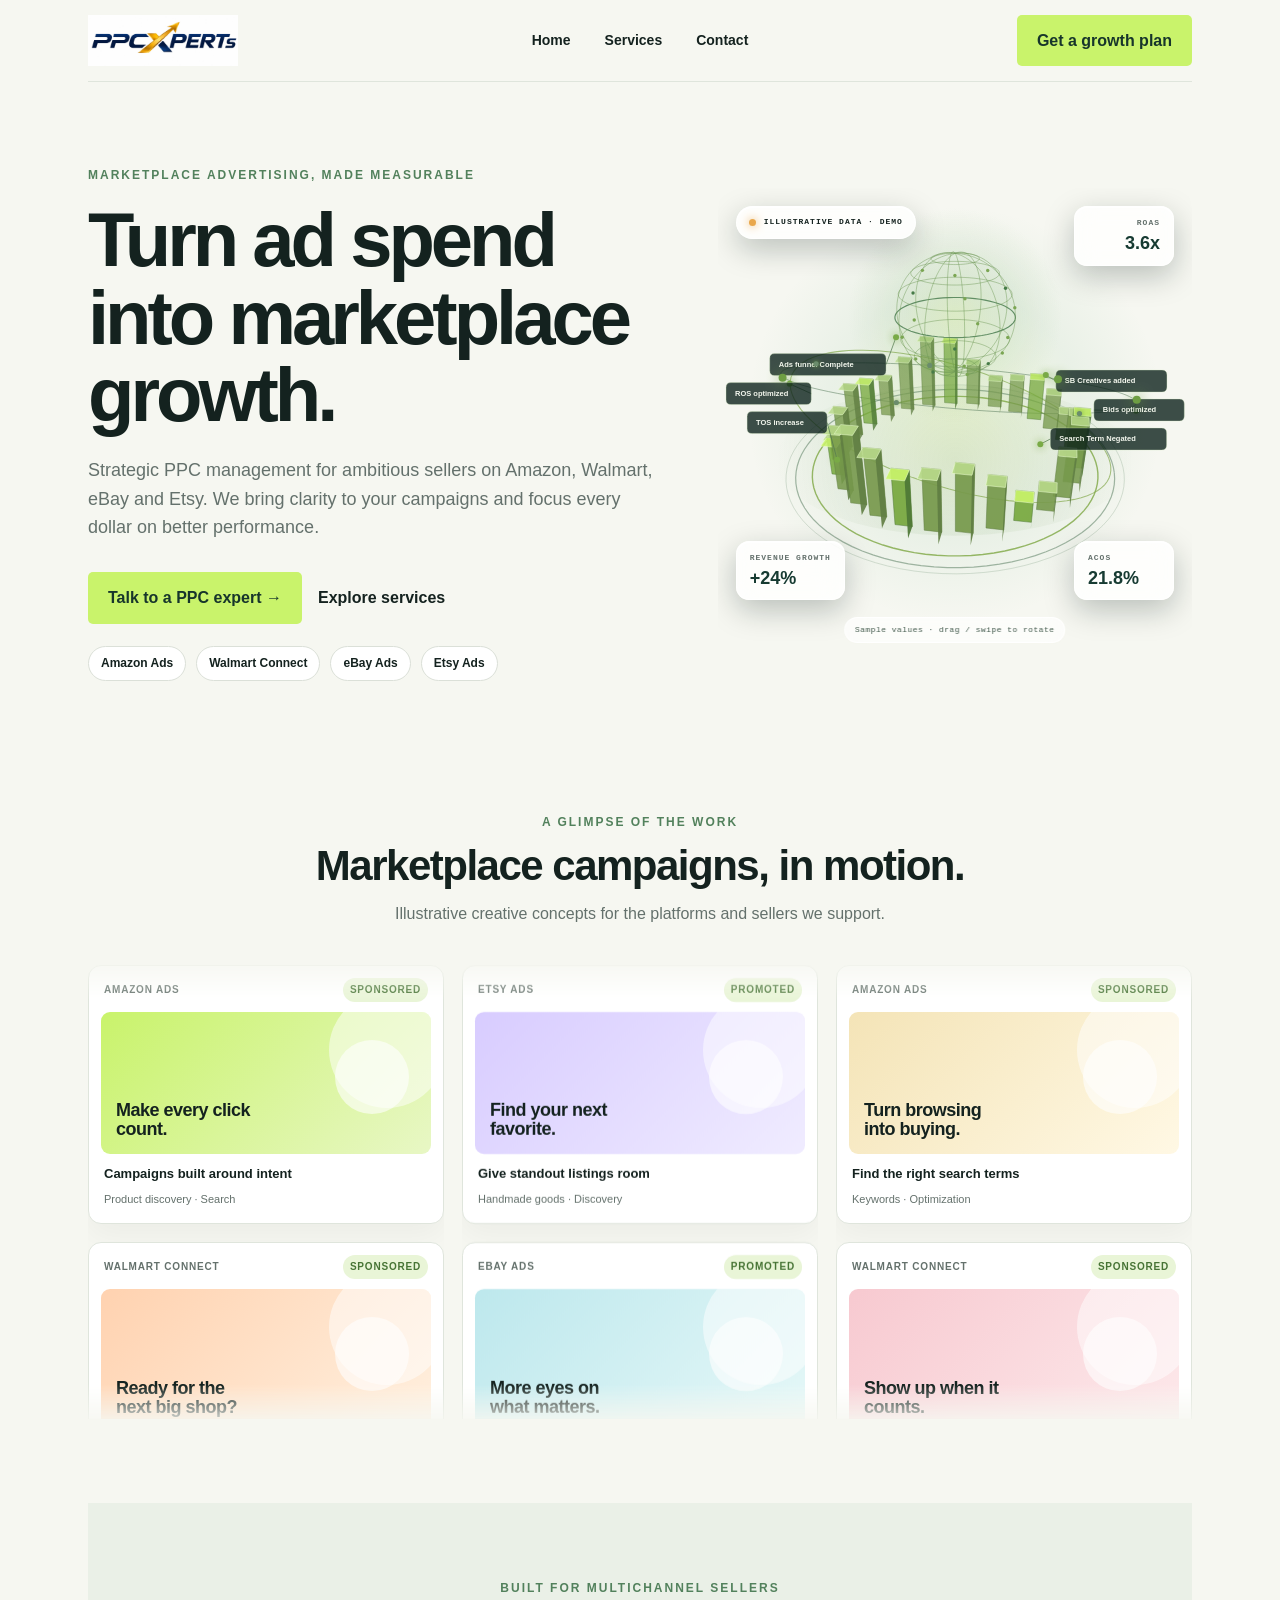
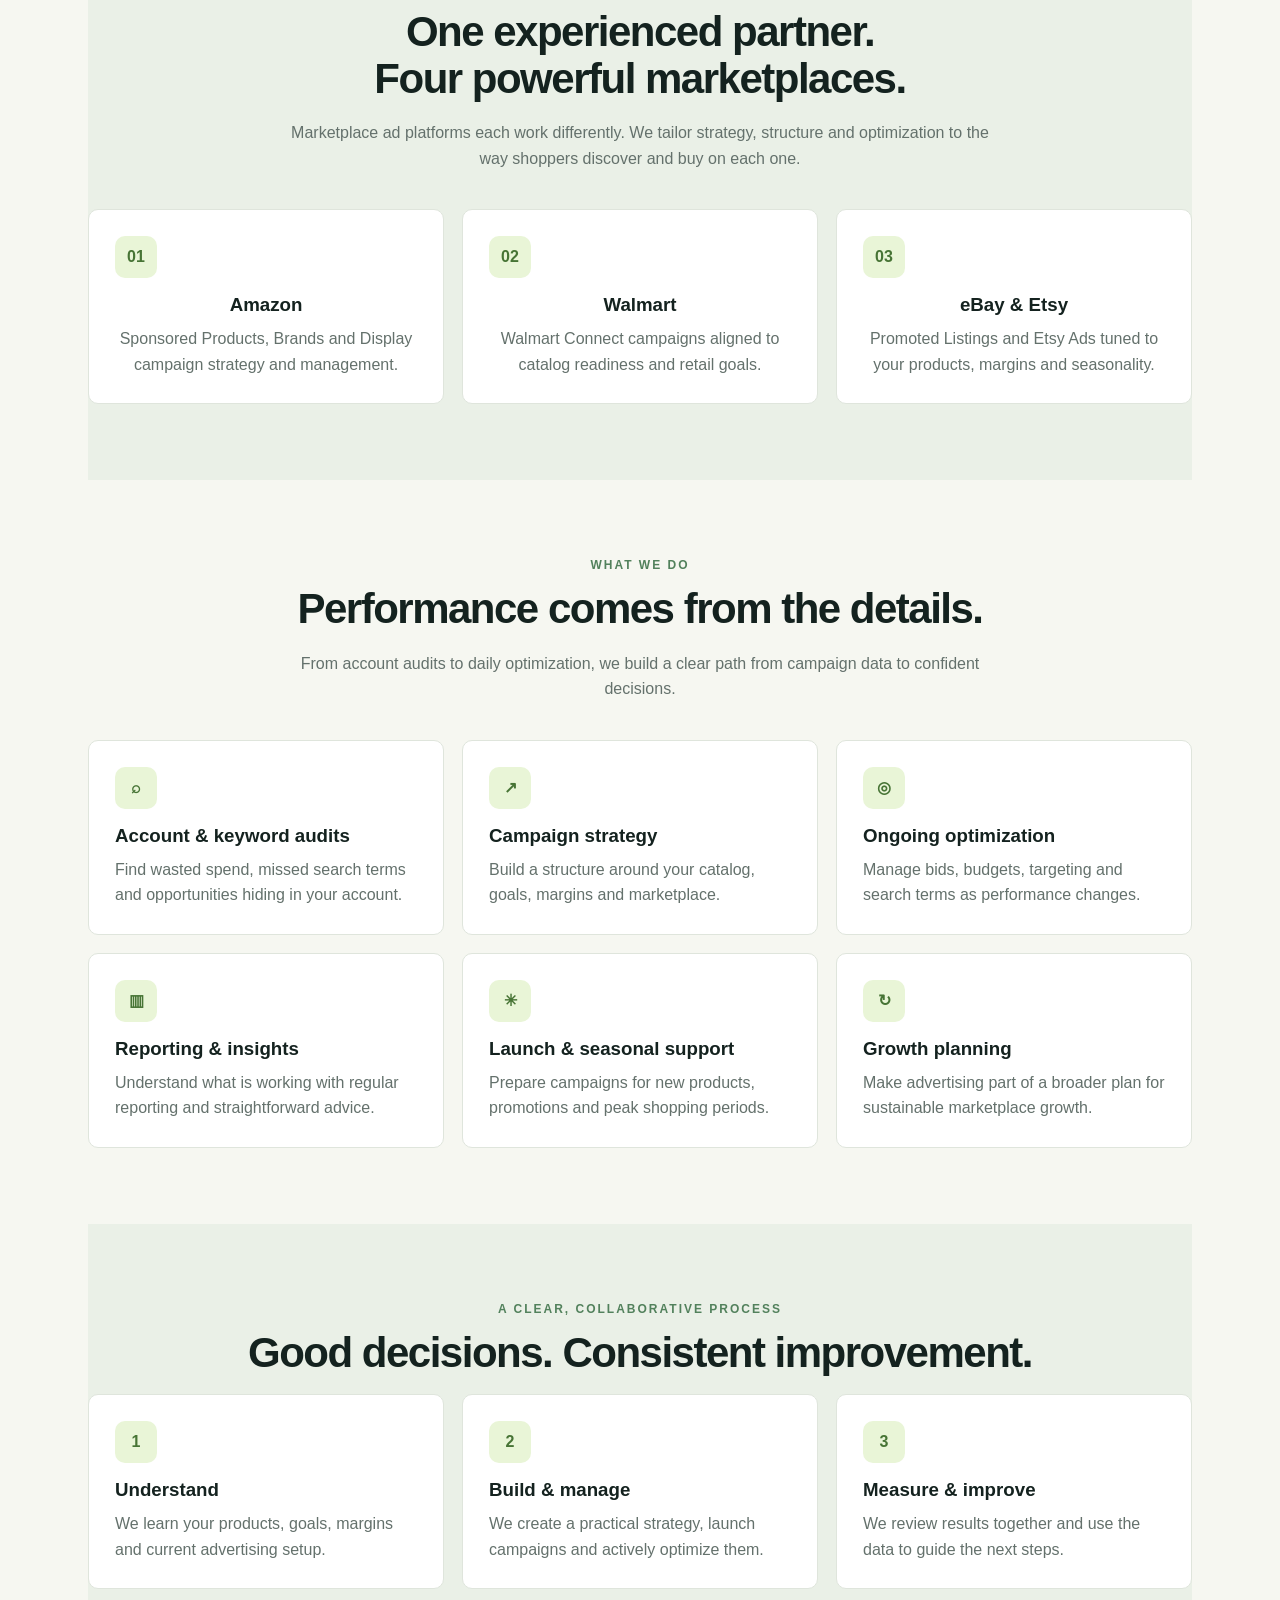
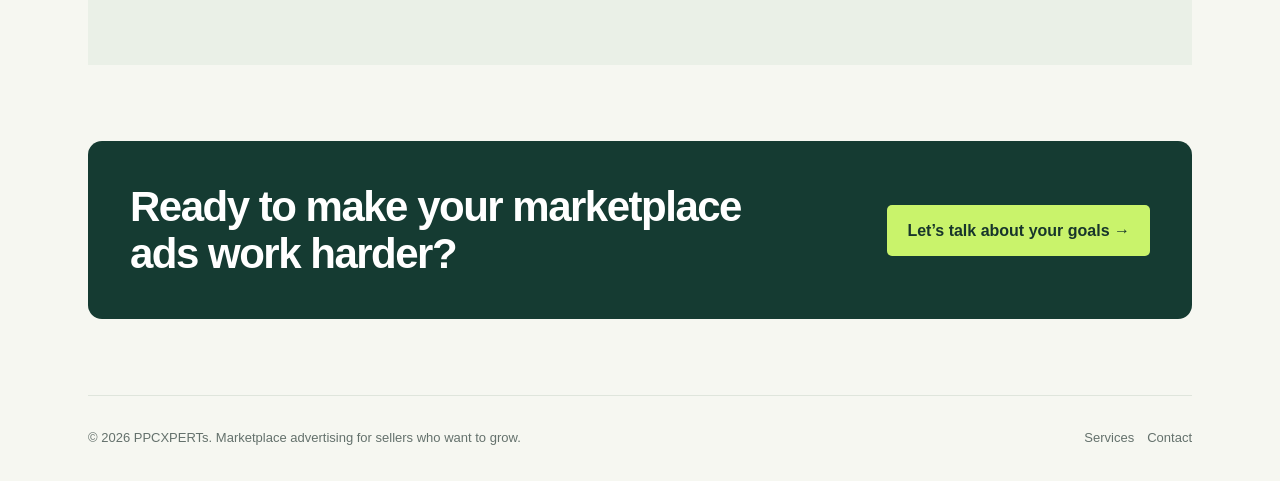
==== index.html @ be9f8df4 "Add pop-up hover to navigation links" ====
<!doctype html><html lang="en"><head><meta charset="utf-8"><meta name="viewport" content="width=device-width,initial-scale=1"><link rel="icon" href="favicon.ico" sizes="any"><link rel="shortcut icon" href="favicon.ico"><link rel="icon" type="image/png" sizes="16x16" href="favicon-16x16.png"><link rel="icon" type="image/png" sizes="32x32" href="favicon-32x32.png"><link rel="apple-touch-icon" sizes="180x180" href="apple-touch-icon.png"><link rel="manifest" href="site.webmanifest"><meta name="theme-color" content="#ffffff"><title>PPCXPERTs | Marketplace Ads That Grow</title><meta name="description" content="PPCXPERTs manages marketplace advertising for Amazon, Walmart, eBay and Etsy sellers."><style>
:root{--ink:#14221f;--muted:#64716c;--paper:#f6f7f1;--green:#c9f36b;--dark:#153b32;--line:#dfe5dc}*{box-sizing:border-box}body{margin:0;background:var(--paper);color:var(--ink);font:16px/1.6 Inter,Arial,sans-serif}a{color:inherit;text-decoration:none}.wrap{max-width:1160px;margin:auto;padding:0 28px}header{height:82px;display:grid;grid-template-columns:1fr auto 1fr;align-items:center;justify-content:space-between;border-bottom:1px solid var(--line)}.logo{grid-column:1;grid-row:1;display:block;width:150px;flex-shrink:0;line-height:0}.logo img{display:block;width:100%;height:auto;max-height:52px;object-fit:contain}nav{grid-column:2;grid-row:1;display:flex;justify-content:center;gap:34px;align-items:center;font-weight:650;font-size:14px}.btn{display:inline-block;padding:13px 20px;background:var(--green);border-radius:5px;font-weight:800;color:#17352b}.header-cta{grid-column:3;grid-row:1;justify-self:end;white-space:nowrap}.hero{padding:84px 0 76px;display:grid;grid-template-columns:1.1fr .9fr;gap:50px;align-items:center}.eyebrow{font-size:12px;letter-spacing:2px;text-transform:uppercase;font-weight:800;color:#52815c}.hero h1{font-size:clamp(46px,6vw,76px);line-height:1.02;letter-spacing:-4px;margin:16px 0 22px}.hero p{font-size:18px;color:var(--muted);max-width:570px}.hero .actions{display:flex;gap:16px;align-items:center;margin-top:30px}.textlink{font-weight:750}.visual.scene-visual{min-height:470px;border-radius:18px;padding:0;color:white;position:relative;overflow:hidden;isolation:isolate;background:transparent;cursor:grab;touch-action:pan-y;user-select:none;-webkit-user-select:none;box-shadow:none}.visual.scene-visual:active{cursor:grabbing}.scene-visual:before{content:"";position:absolute;z-index:0;width:min(90%,420px);aspect-ratio:1;border-radius:50%;left:50%;top:48%;transform:translate(-50%,-50%);background:radial-gradient(circle,rgba(201,243,107,.16) 0%,rgba(84,166,109,.08) 42%,transparent 70%);pointer-events:none}.scene-canvas{position:absolute;inset:0;z-index:1;width:100%;height:100%;display:block}.scene-badge,.scene-chip,.scene-hint{position:absolute;z-index:2;color:var(--ink);background:rgba(255,255,255,.82);border:1px solid #ffffffd9;backdrop-filter:blur(12px) saturate(150%);-webkit-backdrop-filter:blur(12px) saturate(150%);box-shadow:0 10px 30px #071b1640,inset 0 1px 0 #ffffff}.scene-badge{top:18px;left:18px;display:flex;align-items:center;gap:8px;border-radius:30px;padding:9px 12px;font-family:ui-monospace,Consolas,monospace;font-size:8px;font-weight:800;letter-spacing:1px}.scene-dot{width:7px;height:7px;border-radius:50%;background:#e9a74c;box-shadow:0 0 10px #e9a74c}.scene-chip{display:flex;flex-direction:column;gap:3px;min-width:100px;padding:10px 13px;border-radius:13px;pointer-events:none;animation:sceneChipBob 6s ease-in-out infinite}.scene-chip small{display:block;color:#64716c;font-family:ui-monospace,Consolas,monospace;font-size:8px;font-weight:700;letter-spacing:1px;text-transform:uppercase}.scene-chip strong{display:block;color:#173b32;font-size:18px;line-height:1.2;font-weight:850}.scene-stat{right:18px;top:18px;text-align:right}.scene-growth{left:18px;bottom:58px;animation-delay:-2s}.scene-acos{right:18px;bottom:58px;animation-delay:-4s}.scene-hint{left:50%;bottom:15px;transform:translateX(-50%);border-radius:30px;padding:6px 10px;font-family:ui-monospace,Consolas,monospace;font-size:8px;letter-spacing:.45px;white-space:nowrap;background:rgba(255,255,255,.7);color:#40584a;box-shadow:none}.scene-visual:focus-visible{outline:3px solid var(--green);outline-offset:4px}@keyframes sceneChipBob{50%{translate:0 -5px}}@media(max-width:760px){.visual.scene-visual{min-height:360px;border-radius:16px}.scene-badge{top:12px;left:12px;padding:8px 10px;font-size:7px}.scene-stat{right:12px;top:12px}.scene-growth{left:12px;bottom:52px}.scene-acos{right:12px;bottom:52px}.scene-hint{bottom:12px;padding:5px 8px;font-size:7px}.scene-chip{min-width:88px;padding:8px 10px}.scene-chip strong{font-size:16px}}@media(max-width:390px){.visual.scene-visual{min-height:330px}.scene-badge{max-width:48%;font-size:6.5px;letter-spacing:.6px}.scene-chip{min-width:82px}.scene-chip strong{font-size:15px}.scene-hint{font-size:6.5px}}@media(prefers-reduced-motion:reduce){.scene-chip{animation:none}}.platforms{display:flex;gap:10px;flex-wrap:wrap;margin-top:22px}.pill{padding:7px 12px;border:1px solid #dbe0d8;border-radius:30px;background:#fff;font-weight:700;font-size:12px}.section{padding:76px 0}.center{text-align:center}.center h2,.section h2{font-size:42px;line-height:1.12;letter-spacing:-1.5px;margin:10px 0 18px}.lead{color:var(--muted);max-width:700px;margin:0 auto 38px}.cards{display:grid;grid-template-columns:repeat(3,1fr);gap:18px}.card{background:#fff;border:1px solid var(--line);padding:26px;border-radius:10px}.card h3{margin:12px 0 6px}.card p{margin:0;color:var(--muted)}.icon{width:42px;height:42px;border-radius:10px;background:#e9f5d7;display:grid;place-items:center;font-weight:900;color:#477435}.proof{background:#eaf0e7}.quotes{display:grid;grid-template-columns:repeat(3,1fr);gap:18px}.quote{background:white;padding:24px;border-radius:10px}.quote p{font-size:16px}.quote b{display:block;margin-top:18px}.band{background:var(--dark);color:white;border-radius:14px;padding:42px;display:flex;justify-content:space-between;align-items:center;gap:24px}.band h2{margin:0;max-width:650px}.footer{padding:32px 0;color:var(--muted);border-top:1px solid var(--line);font-size:13px}.footrow{display:flex;justify-content:space-between;gap:20px}@media(max-width:760px){nav{gap:14px}.hero{grid-template-columns:1fr;padding:55px 0}.hero h1{letter-spacing:-2px}.cards,.quotes{grid-template-columns:1fr}.band{display:block}.band .btn{margin-top:22px}.center h2,.section h2{font-size:34px}}@media(max-width:470px){header{height:auto;padding:18px 0;grid-template-columns:1fr auto;grid-template-rows:auto auto;row-gap:12px}.logo{grid-column:1;grid-row:1}nav{grid-column:1 / -1;grid-row:2;justify-content:space-between;margin-top:0}.header-cta{grid-column:2;grid-row:1;padding:10px 13px;font-size:13px}}@media(max-width:390px){.logo{width:132px}.header-cta{padding:9px 10px;font-size:11px}}

/* Cascading campaign creative wall */
.creative-section{padding:56px 0 76px}
.creative-intro{text-align:center;max-width:680px;margin:0 auto 30px}
.creative-intro h2{margin:10px 0 12px}
.creative-intro p{color:var(--muted);margin:0}
.creative-wall{height:470px;display:grid;grid-template-columns:repeat(3,minmax(0,1fr));gap:18px;overflow:hidden;padding:8px 0;position:relative;mask-image:linear-gradient(to bottom,transparent,#000 9%,#000 91%,transparent)}
.creative-column{overflow:hidden}
.creative-track{display:flex;flex-direction:column;gap:0;will-change:transform}
.creative-column:nth-child(1) .creative-track{animation:creative-rise 30s linear infinite}
.creative-column:nth-child(2) .creative-track{animation:creative-fall 36s linear infinite}
.creative-column:nth-child(3) .creative-track{animation:creative-rise 33s linear infinite}
.creative-wall:hover .creative-track{animation-play-state:paused}
@keyframes creative-rise{to{transform:translateY(-50%)}}
@keyframes creative-fall{from{transform:translateY(-50%)}to{transform:translateY(0)}}
.creative-card{background:#fff;border:1px solid var(--line);border-radius:13px;padding:12px;margin-bottom:18px;box-shadow:0 12px 30px #14221f0b}
.creative-topline{display:flex;justify-content:space-between;align-items:center;font-size:10px;font-weight:800;letter-spacing:.08em;text-transform:uppercase;color:var(--muted);margin:0 3px 10px}
.creative-topline b{color:#477435;background:#e9f5d7;padding:4px 7px;border-radius:20px}
.ad-art{height:142px;border-radius:9px;position:relative;overflow:hidden;padding:15px;display:flex;align-items:flex-end}
.ad-art:before{content:"";position:absolute;width:116px;height:116px;border-radius:50%;right:-14px;top:-20px;background:#ffffff80}
.ad-art:after{content:"";position:absolute;width:74px;height:74px;border-radius:50%;right:22px;top:28px;background:#ffffff9c}
.ad-art strong{position:relative;z-index:1;max-width:145px;font-size:18px;line-height:1.05;letter-spacing:-.5px}
.art-green{background:linear-gradient(135deg,#c9f36b,#e8f7c5)}
.art-lilac{background:linear-gradient(135deg,#d8ccff,#f0ecff)}
.art-peach{background:linear-gradient(135deg,#ffd2b0,#fff0df)}
.art-blue{background:linear-gradient(135deg,#bde8ed,#e6f8f8)}
.art-cream{background:linear-gradient(135deg,#f4e4b7,#fff8e4)}
.art-rose{background:linear-gradient(135deg,#f7c9d0,#fde9eb)}
.creative-caption{padding:10px 3px 1px}
.creative-caption strong{display:block;font-size:13px}
.creative-caption span{font-size:11px;color:var(--muted)}
@media(max-width:760px){.creative-wall{height:390px;grid-template-columns:repeat(2,minmax(0,1fr));gap:12px}.creative-column:nth-child(3){display:none}.ad-art{height:120px}.creative-section{padding:38px 0 58px}}
@media(prefers-reduced-motion:reduce){.creative-track{animation:none!important;transform:none!important}.creative-wall{mask-image:none}}
nav a{display:inline-block;position:relative;transform-origin:center;transition:transform .24s cubic-bezier(.2,.8,.2,1),color .2s ease}nav a:hover,nav a:focus-visible{transform:scale(1.3);z-index:2}@media(prefers-reduced-motion:reduce){nav a{transition:none}}</style></head><body><div class="wrap"><header><a class="logo" href="index.html" aria-label="PPCXPERTs home"><img src="Website%20Logo.jpeg" alt="PPCXPERTs"></a><nav><a href="index.html">Home</a><a href="services.html">Services</a><a href="contact.html">Contact</a></nav><a class="btn header-cta" href="contact.html">Get a growth plan</a></header><main><section class="hero"><div><div class="eyebrow">Marketplace advertising, made measurable</div><h1>Turn ad spend into marketplace growth.</h1><p>Strategic PPC management for ambitious sellers on Amazon, Walmart, eBay and Etsy. We bring clarity to your campaigns and focus every dollar on better performance.</p><div class="actions"><a class="btn" href="contact.html">Talk to a PPC expert →</a><a class="textlink" href="services.html">Explore services</a></div><div class="platforms"><span class="pill">Amazon Ads</span><span class="pill">Walmart Connect</span><span class="pill">eBay Ads</span><span class="pill">Etsy Ads</span></div></div><div class="visual scene-visual" role="img" aria-label="Interactive 3D marketplace performance illustration with rotating bars and orbit callouts for bids optimized, search terms negated, TOS increase, ROS optimized, ads funnel complete, and SB creatives added. The performance values are illustrative. Drag or use the arrow keys to rotate." tabindex="0"><canvas class="scene-canvas" aria-hidden="true"></canvas><div class="scene-badge"><span class="scene-dot"></span>ILLUSTRATIVE DATA · DEMO</div><div class="scene-chip scene-stat"><small>ROAS</small><strong class="scene-number" data-count="3.6" data-suffix="x" data-decimals="1">3.6x</strong></div><div class="scene-chip scene-growth"><small>Revenue growth</small><strong class="scene-number" data-count="24" data-prefix="+" data-suffix="%">+24%</strong></div><div class="scene-chip scene-acos"><small>ACoS</small><strong class="scene-number" data-count="21.8" data-suffix="%" data-decimals="1">21.8%</strong></div><div class="scene-hint">Sample values · drag / swipe to rotate</div></div></section>
<section class="section creative-section">
<div class="creative-intro"><div class="eyebrow">A glimpse of the work</div><h2>Marketplace campaigns, in motion.</h2><p>Illustrative creative concepts for the platforms and sellers we support.</p></div>
<div class="creative-wall" role="img" aria-label="Illustrative marketplace ad concepts moving in cascading columns">
<div class="creative-column"><div class="creative-track">
<article class="creative-card"><div class="creative-topline"><span>Amazon Ads</span><b>Sponsored</b></div><div class="ad-art art-green"><strong>Make every click count.</strong></div><div class="creative-caption"><strong>Campaigns built around intent</strong><span>Product discovery · Search</span></div></article>
<article class="creative-card"><div class="creative-topline"><span>Walmart Connect</span><b>Sponsored</b></div><div class="ad-art art-peach"><strong>Ready for the next big shop?</strong></div><div class="creative-caption"><strong>Reach shoppers at the shelf</strong><span>Retail media · Growth</span></div></article>
<article class="creative-card"><div class="creative-topline"><span>Amazon Ads</span><b>Sponsored</b></div><div class="ad-art art-green"><strong>Make every click count.</strong></div><div class="creative-caption"><strong>Campaigns built around intent</strong><span>Product discovery · Search</span></div></article>
<article class="creative-card"><div class="creative-topline"><span>Walmart Connect</span><b>Sponsored</b></div><div class="ad-art art-peach"><strong>Ready for the next big shop?</strong></div><div class="creative-caption"><strong>Reach shoppers at the shelf</strong><span>Retail media · Growth</span></div></article>
</div></div>
<div class="creative-column"><div class="creative-track">
<article class="creative-card"><div class="creative-topline"><span>Etsy Ads</span><b>Promoted</b></div><div class="ad-art art-lilac"><strong>Find your next favorite.</strong></div><div class="creative-caption"><strong>Give standout listings room</strong><span>Handmade goods · Discovery</span></div></article>
<article class="creative-card"><div class="creative-topline"><span>eBay Ads</span><b>Promoted</b></div><div class="ad-art art-blue"><strong>More eyes on what matters.</strong></div><div class="creative-caption"><strong>Visibility with a purpose</strong><span>Promoted listings · Reach</span></div></article>
<article class="creative-card"><div class="creative-topline"><span>Etsy Ads</span><b>Promoted</b></div><div class="ad-art art-lilac"><strong>Find your next favorite.</strong></div><div class="creative-caption"><strong>Give standout listings room</strong><span>Handmade goods · Discovery</span></div></article>
<article class="creative-card"><div class="creative-topline"><span>eBay Ads</span><b>Promoted</b></div><div class="ad-art art-blue"><strong>More eyes on what matters.</strong></div><div class="creative-caption"><strong>Visibility with a purpose</strong><span>Promoted listings · Reach</span></div></article>
</div></div>
<div class="creative-column"><div class="creative-track">
<article class="creative-card"><div class="creative-topline"><span>Amazon Ads</span><b>Sponsored</b></div><div class="ad-art art-cream"><strong>Turn browsing into buying.</strong></div><div class="creative-caption"><strong>Find the right search terms</strong><span>Keywords · Optimization</span></div></article>
<article class="creative-card"><div class="creative-topline"><span>Walmart Connect</span><b>Sponsored</b></div><div class="ad-art art-rose"><strong>Show up when it counts.</strong></div><div class="creative-caption"><strong>Smarter seasonal planning</strong><span>Retail moments · Strategy</span></div></article>
<article class="creative-card"><div class="creative-topline"><span>Amazon Ads</span><b>Sponsored</b></div><div class="ad-art art-cream"><strong>Turn browsing into buying.</strong></div><div class="creative-caption"><strong>Find the right search terms</strong><span>Keywords · Optimization</span></div></article>
<article class="creative-card"><div class="creative-topline"><span>Walmart Connect</span><b>Sponsored</b></div><div class="ad-art art-rose"><strong>Show up when it counts.</strong></div><div class="creative-caption"><strong>Smarter seasonal planning</strong><span>Retail moments · Strategy</span></div></article>
</div></div>
</div>
</section><section class="section center proof"><div class="eyebrow">Built for multichannel sellers</div><h2>One experienced partner.<br>Four powerful marketplaces.</h2><p class="lead">Marketplace ad platforms each work differently. We tailor strategy, structure and optimization to the way shoppers discover and buy on each one.</p><div class="cards"><article class="card"><div class="icon">01</div><h3>Amazon</h3><p>Sponsored Products, Brands and Display campaign strategy and management.</p></article><article class="card"><div class="icon">02</div><h3>Walmart</h3><p>Walmart Connect campaigns aligned to catalog readiness and retail goals.</p></article><article class="card"><div class="icon">03</div><h3>eBay & Etsy</h3><p>Promoted Listings and Etsy Ads tuned to your products, margins and seasonality.</p></article></div></section><section class="section"><div class="center"><div class="eyebrow">What we do</div><h2>Performance comes from the details.</h2><p class="lead">From account audits to daily optimization, we build a clear path from campaign data to confident decisions.</p></div><div class="cards"><article class="card"><div class="icon">⌕</div><h3>Account & keyword audits</h3><p>Find wasted spend, missed search terms and opportunities hiding in your account.</p></article><article class="card"><div class="icon">↗</div><h3>Campaign strategy</h3><p>Build a structure around your catalog, goals, margins and marketplace.</p></article><article class="card"><div class="icon">◎</div><h3>Ongoing optimization</h3><p>Manage bids, budgets, targeting and search terms as performance changes.</p></article><article class="card"><div class="icon">▥</div><h3>Reporting & insights</h3><p>Understand what is working with regular reporting and straightforward advice.</p></article><article class="card"><div class="icon">✳</div><h3>Launch & seasonal support</h3><p>Prepare campaigns for new products, promotions and peak shopping periods.</p></article><article class="card"><div class="icon">↻</div><h3>Growth planning</h3><p>Make advertising part of a broader plan for sustainable marketplace growth.</p></article></div></section><section class="section proof"><div class="center"><div class="eyebrow">A clear, collaborative process</div><h2>Good decisions. Consistent improvement.</h2></div><div class="cards"><article class="card"><div class="icon">1</div><h3>Understand</h3><p>We learn your products, goals, margins and current advertising setup.</p></article><article class="card"><div class="icon">2</div><h3>Build & manage</h3><p>We create a practical strategy, launch campaigns and actively optimize them.</p></article><article class="card"><div class="icon">3</div><h3>Measure & improve</h3><p>We review results together and use the data to guide the next steps.</p></article></div></section><section class="section"><div class="band"><h2>Ready to make your marketplace ads work harder?</h2><a class="btn" href="contact.html">Let’s talk about your goals →</a></div></section></main><footer class="footer"><div class="footrow"><span>© 2026 PPCXPERTs. Marketplace advertising for sellers who want to grow.</span><span><a href="services.html">Services</a>　<a href="contact.html">Contact</a></span></div></footer></div><script>
(function(){
  var scene=document.querySelector(".scene-visual");
  var canvas=document.querySelector(".scene-canvas");
  if(!scene||!canvas)return;
  var ctx=canvas.getContext("2d",{alpha:true});
  if(!ctx)return;
  var w=0,h=0,dpr=1,rotation=-0.35,tilt=0.58,dragging=false,lastX=0,lastY=0,raf=0,visible=true,resizeObserver;
  var reduced=window.matchMedia("(prefers-reduced-motion: reduce)").matches;
  var camera=8.5;
  function animateNumbers(){
    var nums=scene.querySelectorAll("[data-count]");
    nums.forEach(function(el){
      var target=parseFloat(el.getAttribute("data-count"))||0;
      var dec=parseInt(el.getAttribute("data-decimals")||"0",10);
      var pre=el.getAttribute("data-prefix")||"",suf=el.getAttribute("data-suffix")||"";
      function paint(value){el.textContent=pre+(dec?value.toFixed(dec):String(Math.round(value)))+suf;}
      if(reduced){paint(target);return;}
      var start=null,duration=1100;
      function tick(now){
        if(start===null)start=now;
        var p=Math.min((now-start)/duration,1),ease=1-Math.pow(1-p,3);
        paint(target*ease);
        if(p<1)requestAnimationFrame(tick);else paint(target);
      }
      requestAnimationFrame(tick);
    });
  }
  function resize(){
    var box=scene.getBoundingClientRect();
    w=Math.max(1,box.width);h=Math.max(1,box.height);
    dpr=Math.min(window.devicePixelRatio||1,1.6);
    canvas.width=Math.round(w*dpr);canvas.height=Math.round(h*dpr);
    ctx.setTransform(dpr,0,0,dpr,0,0);
    schedule();
  }
  function project(x,y,z){
    var c=Math.cos(rotation),s=Math.sin(rotation);
    var rx=x*c+z*s,rz=-x*s+z*c;
    var ct=Math.cos(tilt),st=Math.sin(tilt);
    var py=y*ct-rz*st,pz=y*st+rz*ct;
    var perspective=camera/(camera-pz);
    var unit=Math.min(w,h)*(w<520?0.14:0.158);
    return {x:w*0.5+rx*unit*perspective,y:h*0.58-py*unit*perspective,z:pz};
  }
  function path3(points,color,width,alpha){
    if(!points.length)return;
    ctx.beginPath();
    for(var i=0;i<points.length;i++){
      var p=project(points[i][0],points[i][1],points[i][2]);
      if(i===0)ctx.moveTo(p.x,p.y);else ctx.lineTo(p.x,p.y);
    }
    ctx.strokeStyle=color;ctx.lineWidth=width;ctx.globalAlpha=alpha;ctx.stroke();ctx.globalAlpha=1;
  }
  function ellipse3(radius,y,color,lineWidth,alpha,phase){
    var pts=[];
    for(var i=0;i<=96;i++){
      var a=i/96*Math.PI*2+(phase||0);
      pts.push([Math.cos(a)*radius,y,Math.sin(a)*radius]);
    }
    path3(pts,color,lineWidth,alpha);
  }
  function polygon(points,fill,stroke,alpha){
    ctx.beginPath();
    for(var i=0;i<points.length;i++){
      var p=points[i];
      if(i===0)ctx.moveTo(p.x,p.y);else ctx.lineTo(p.x,p.y);
    }
    ctx.closePath();ctx.globalAlpha=alpha;ctx.fillStyle=fill;ctx.fill();
    if(stroke){ctx.strokeStyle=stroke;ctx.lineWidth=.55;ctx.stroke();}
    ctx.globalAlpha=1;
  }
  function drawBox(x,z,height,index,depthAlpha){
    var sx=.115,sz=.115;
    var raw=[[-sx,0,-sz],[sx,0,-sz],[sx,0,sz],[-sx,0,sz],[-sx,height,-sz],[sx,height,-sz],[sx,height,sz],[-sx,height,sz]];
    var p=raw.map(function(v){return project(x+v[0],v[1],z+v[2]);});
    var green=index%4===0;
    var front=green?"#c9f36b":"#b7d889";
    var side=green?"#77a83e":"#77994c";
    var dark=green?"#4e7836":"#607e43";
    var alpha=Math.max(.55,Math.min(.98,depthAlpha));
    polygon([p[0],p[1],p[5],p[4]],side,dark,alpha);
    polygon([p[1],p[2],p[6],p[5]],dark,null,alpha);
    polygon([p[4],p[5],p[6],p[7]],front,"#edffd2",alpha);
  }
  function drawOrb(){
    var center=project(0,2.25,0),r=Math.min(w,h)*.12;
    var glow=ctx.createRadialGradient(center.x,center.y,2,center.x,center.y,r*1.9);
    glow.addColorStop(0,"#a7d15a38");glow.addColorStop(.55,"#6ca85c1a");glow.addColorStop(1,"#6ca85c00");
    ctx.fillStyle=glow;ctx.beginPath();ctx.arc(center.x,center.y,r*1.9,0,Math.PI*2);ctx.fill();
    var sphereR=.78;
    for(var lat=-3;lat<=3;lat++){
      var phi=lat*Math.PI/8,rr=sphereR*Math.cos(phi),yy=2.25+sphereR*Math.sin(phi),pts=[];
      for(var j=0;j<=64;j++){
        var a=j/64*Math.PI*2;
        pts.push([rr*Math.cos(a),yy,rr*Math.sin(a)]);
      }
      path3(pts,lat===0?"#477b4d":"#6f9a57",lat===0?1.15:.8,lat===0?.82:.58);
    }
    for(var mer=0;mer<10;mer++){
      var theta=mer/10*Math.PI*2,mp=[];
      for(var k=0;k<=40;k++){
        var q=-Math.PI/2+k/40*Math.PI;
        mp.push([sphereR*Math.cos(q)*Math.cos(theta),2.25+sphereR*Math.sin(q),sphereR*Math.cos(q)*Math.sin(theta)]);
      }
      path3(mp,"#6a9651",.75,.58);
    }
    for(var n=0;n<18;n++){
      var lat2=-.95+(n%6)*.38,lon=(Math.floor(n/6)*Math.PI/3)+(n%3)*.18;
      var node=project(sphereR*Math.cos(lat2)*Math.cos(lon),2.25+sphereR*Math.sin(lat2),sphereR*Math.cos(lat2)*Math.sin(lon));
      ctx.beginPath();ctx.arc(node.x,node.y,1.7,0,Math.PI*2);ctx.fillStyle=n%4===0?"#467b48":"#7ba653";ctx.fill();
    }
  }
  function drawCallout(node,label,bx,by,side){
    var fontSize=w<430?6.5:7.5,boxW=Math.max(74,label.length*fontSize*.69+18),boxH=w<430?19:22;
    bx=Math.max(8,Math.min(w-boxW-8,bx));by=Math.max(66,Math.min(h-boxH-110,by));
    var edgeX=side>0?bx:bx+boxW,edgeY=by+boxH/2;
    ctx.beginPath();ctx.moveTo(node.x,node.y);ctx.lineTo(edgeX,edgeY);
    ctx.strokeStyle="#52794fbb";ctx.lineWidth=1;ctx.stroke();
    ctx.beginPath();ctx.arc(node.x,node.y,3,0,Math.PI*2);ctx.fillStyle="#79aa46";
    ctx.shadowColor="#79aa46";ctx.shadowBlur=8;ctx.fill();ctx.shadowBlur=0;
    ctx.beginPath();ctx.moveTo(bx+5,by);ctx.lineTo(bx+boxW-5,by);ctx.quadraticCurveTo(bx+boxW,by,bx+boxW,by+5);
    ctx.lineTo(bx+boxW,by+boxH-5);ctx.quadraticCurveTo(bx+boxW,by+boxH,bx+boxW-5,by+boxH);
    ctx.lineTo(bx+5,by+boxH);ctx.quadraticCurveTo(bx,by+boxH,bx,by+boxH-5);
    ctx.lineTo(bx,by+5);ctx.quadraticCurveTo(bx,by,bx+5,by);ctx.closePath();
    ctx.fillStyle="rgba(8,30,24,.78)";ctx.fill();ctx.strokeStyle="#d9f0c477";ctx.lineWidth=.7;ctx.stroke();
    ctx.font="700 "+fontSize+"px Arial,sans-serif";ctx.textBaseline="middle";ctx.fillStyle="#f5f8ef";
    ctx.fillText(label,bx+9,by+boxH/2,boxW-18);
  }
  var orbitLabels=["Bids optimized","Search Term Negated","TOS increase","ROS optimized","Ads funnel Complete","SB Creatives added"];
  function drawOrbitCallouts(){
    var left=[],right=[];
    for(var i=0;i<orbitLabels.length;i++){
      var angle=i/orbitLabels.length*Math.PI*2;
      var x=2.48*Math.cos(angle),z=1.72*Math.sin(angle),y=1.08+.28*Math.sin(angle*2);
      var node=project(x,y,z),side=node.x<w/2?-1:1;
      (side<0?left:right).push({node:node,label:orbitLabels[i],side:side});
    }
    function place(items,side){
      items.sort(function(a,b){return a.node.y-b.node.y;});
      var boxH=w<430?19:22,gap=w<430?5:7,total=items.length*boxH+Math.max(0,items.length-1)*gap;
      var mean=0;items.forEach(function(item){mean+=item.node.y;});mean=items.length?mean/items.length:h/2;
      var top=Math.max(66,Math.min(h-boxH-110-total,mean-total/2));
      items.forEach(function(item,index){
        var fontSize=w<430?6.5:7.5,boxW=Math.max(74,item.label.length*fontSize*.69+18);
        var bx=side>0?item.node.x+10:item.node.x-boxW-10;
        var by=top+index*(boxH+gap);
        drawCallout(item.node,item.label,bx,by,side);
      });
    }
    place(left,-1);place(right,1);
  }
  function draw(){
    if(!w||!h)return;
    ctx.clearRect(0,0,w,h);
    var base=project(0,0,0);
    var platform=ctx.createRadialGradient(base.x,base.y,2,base.x,base.y,Math.min(w,h)*.38);
    platform.addColorStop(0,"#709b5226");platform.addColorStop(1,"#709b5200");
    ctx.fillStyle=platform;ctx.beginPath();ctx.ellipse(base.x,base.y,Math.min(w,h)*.38,Math.min(w,h)*.16,0,0,Math.PI*2);ctx.fill();
    ellipse3(2.35,.05,"#62866a",1.2,.58,0);
    ellipse3(2.12,.02,"#80a947",1.4,.82,0);
    ellipse3(2.48,.08,"#789779",.65,.42,.02);
    var orbit=[];
    for(var oi=0;oi<=100;oi++){
      var oa=oi/100*Math.PI*2;
      orbit.push([2.45*Math.cos(oa),1.28+.45*Math.sin(oa+rotation*.7),1.55*Math.sin(oa)]);
    }
    path3(orbit,"#66866a",.9,.66);
    var orbit2=[];
    for(var o2=0;o2<=100;o2++){
      var ob=o2/100*Math.PI*2;
      orbit2.push([2.28*Math.cos(ob+1.4),.78+.62*Math.sin(ob),1.85*Math.sin(ob+1.4)]);
    }
    path3(orbit2,"#83a94d",1.05,.7);
    var bars=[];
    for(var b=0;b<28;b++){
      var a=b/28*Math.PI*2;
      var height=.42+.42*(.5+.5*Math.sin(b*1.37))+ .48*(.5+.5*Math.cos(b*.61+1));
      var bx=1.78*Math.cos(a),bz=1.78*Math.sin(a);
      bars.push({x:bx,z:bz,height:height,index:b,depth:project(bx,0,bz).z});
    }
    bars.sort(function(a,b){return a.depth-b.depth;});
    for(var bi=0;bi<bars.length;bi++){
      var item=bars[bi],alpha=.68+.3*((item.depth+2.2)/4.4);
      drawBox(item.x,item.z,item.height,item.index,alpha);
    }
    drawOrb();
    drawOrbitCallouts();
    for(var m=0;m<7;m++){
      var ang=m/7*Math.PI*2+rotation*.33;
      var pos=project(2.48*Math.cos(ang),1.28+.45*Math.sin(ang+rotation*.7),1.55*Math.sin(ang));
      ctx.beginPath();ctx.arc(pos.x,pos.y,m%3===0?4:2.6,0,Math.PI*2);
      ctx.fillStyle=m%3===0?"#6e9e43":"#6b8c6c";ctx.shadowColor="#6e9e43";ctx.shadowBlur=m%3===0?13:5;ctx.fill();ctx.shadowBlur=0;
    }
  }
  function frame(){
    raf=0;
    if(!visible||document.hidden)return;
    if(!dragging&&!reduced)rotation+=.003;
    draw();
    if(!reduced)raf=requestAnimationFrame(frame);
  }
  function schedule(){if(!raf&&visible&&!document.hidden)raf=requestAnimationFrame(frame);}
  var observer;
  if("IntersectionObserver" in window){
    observer=new IntersectionObserver(function(entries){
      visible=entries[0].isIntersecting;
      if(visible)schedule();else if(raf){cancelAnimationFrame(raf);raf=0;}
    },{threshold:.05});
    observer.observe(scene);
  }
  if("ResizeObserver" in window){resizeObserver=new ResizeObserver(resize);resizeObserver.observe(scene);}else window.addEventListener("resize",resize);
  document.addEventListener("visibilitychange",function(){if(document.hidden&&raf){cancelAnimationFrame(raf);raf=0;}else schedule();});
  scene.addEventListener("pointerdown",function(e){
    dragging=true;lastX=e.clientX;lastY=e.clientY;
    if(scene.setPointerCapture)scene.setPointerCapture(e.pointerId);
    scene.classList.add("is-dragging");
  });
  scene.addEventListener("pointermove",function(e){
    if(!dragging)return;
    rotation+=(e.clientX-lastX)*.009;
    tilt=Math.max(.32,Math.min(.88,tilt+(e.clientY-lastY)*.003));
    lastX=e.clientX;lastY=e.clientY;schedule();
  });
  function endDrag(){dragging=false;scene.classList.remove("is-dragging");}
  scene.addEventListener("pointerup",endDrag);
  scene.addEventListener("pointercancel",endDrag);
  scene.addEventListener("keydown",function(e){
    if(e.key==="ArrowLeft"){rotation-=.15;e.preventDefault();schedule();}
    else if(e.key==="ArrowRight"){rotation+=.15;e.preventDefault();schedule();}
    else if(e.key==="ArrowUp"){tilt=Math.max(.32,tilt-.06);e.preventDefault();schedule();}
    else if(e.key==="ArrowDown"){tilt=Math.min(.88,tilt+.06);e.preventDefault();schedule();}
  });
  resize();
  if("IntersectionObserver" in window){
    var numberObserver=new IntersectionObserver(function(entries){
      if(entries[0].isIntersecting){animateNumbers();numberObserver.disconnect();}
    },{threshold:.25});
    numberObserver.observe(scene);
  }else animateNumbers();
})();
</script></body></html>
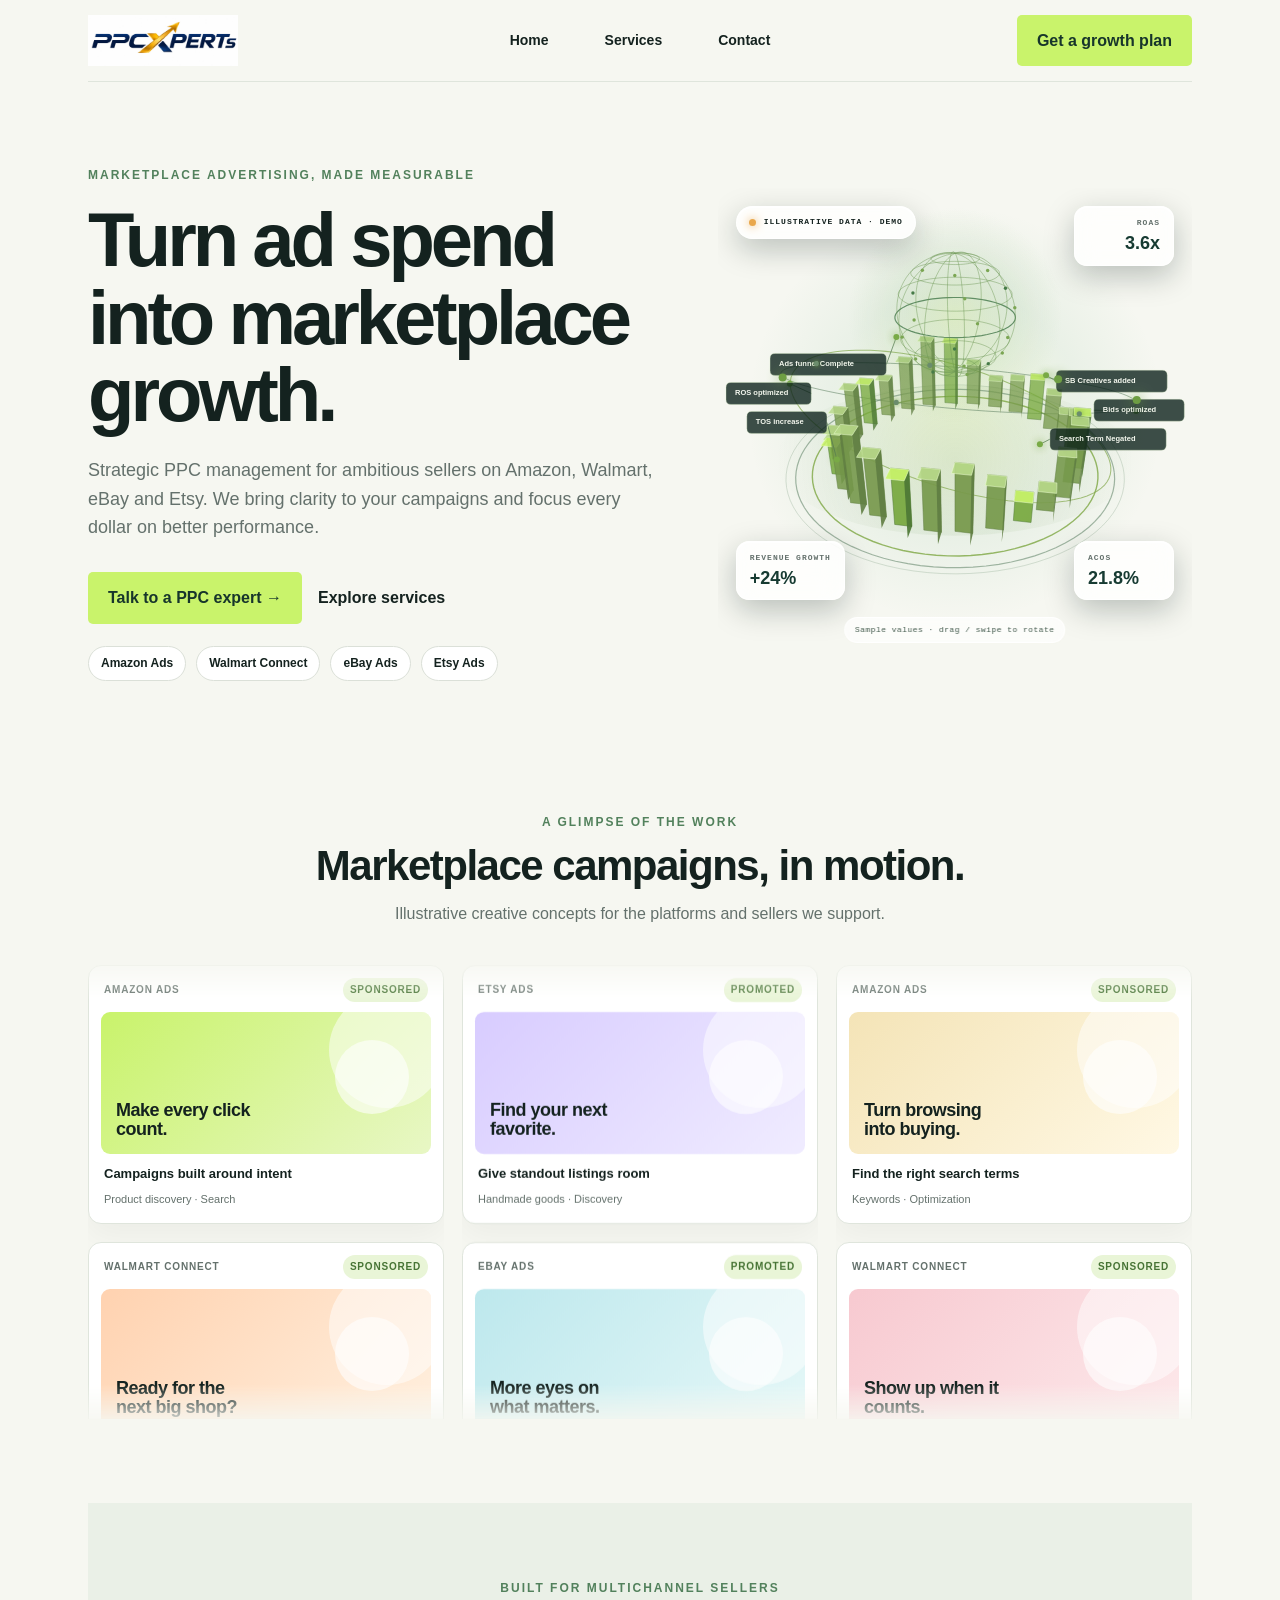
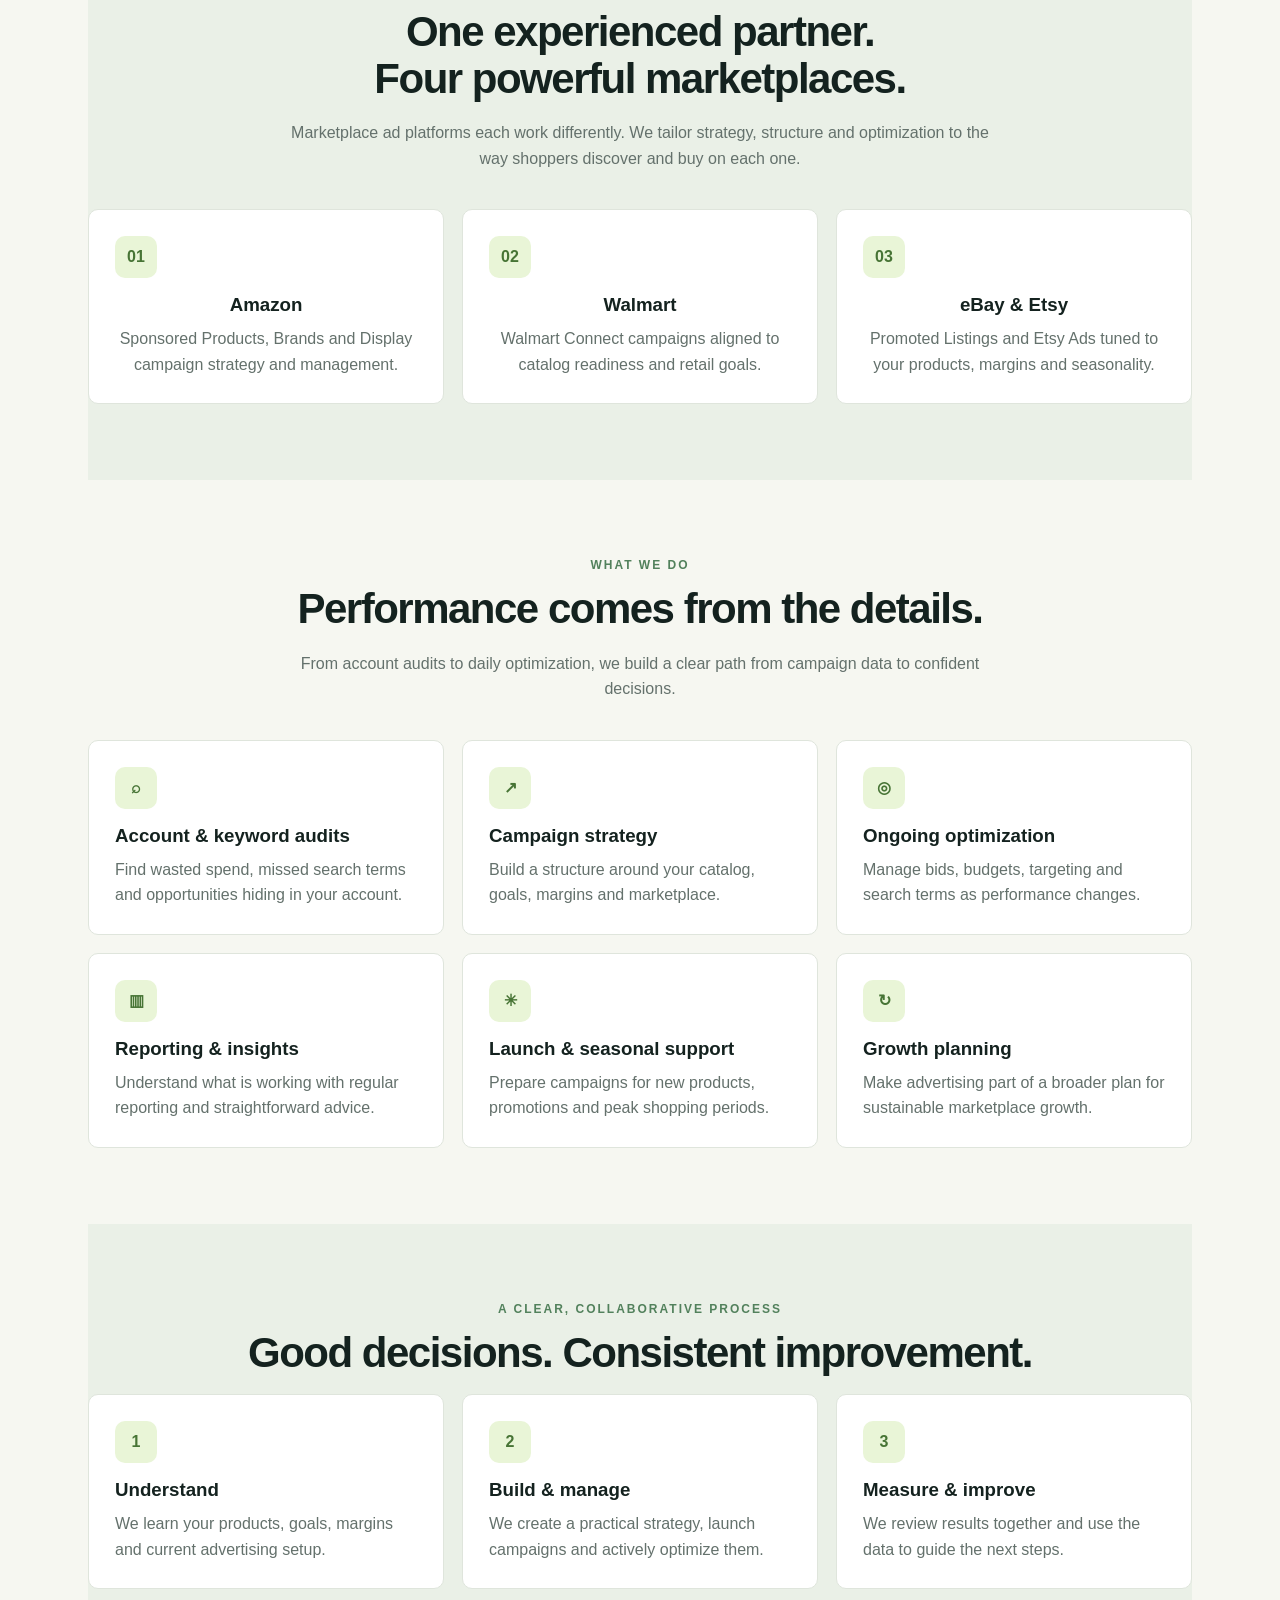
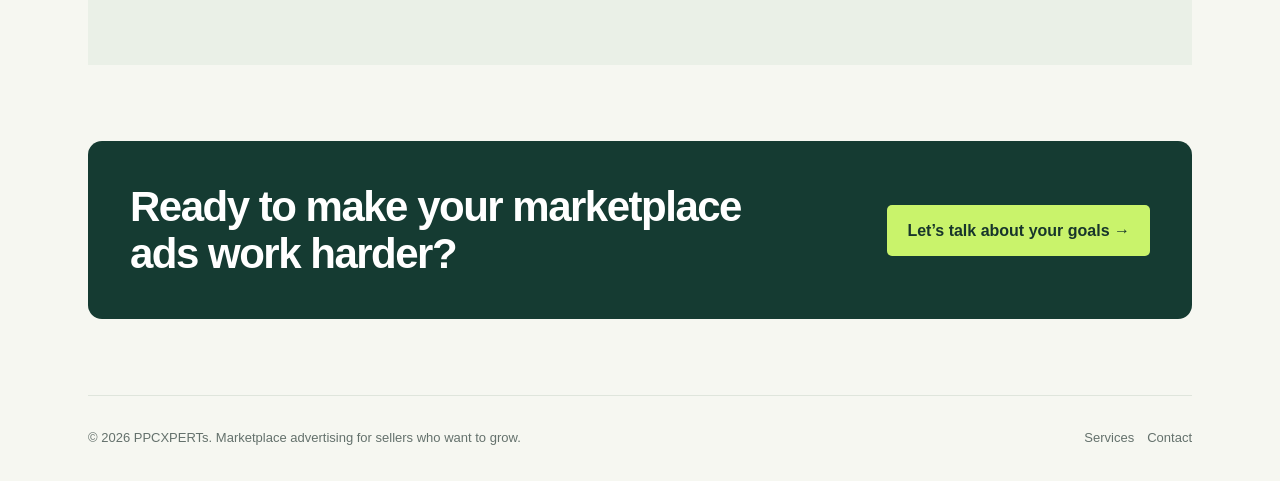
==== commit 669da329: "Add glowing edges to navigation links" ====
--- a/index.html
+++ b/index.html
@@ -33,7 +33,7 @@
 .creative-caption span{font-size:11px;color:var(--muted)}
 @media(max-width:760px){.creative-wall{height:390px;grid-template-columns:repeat(2,minmax(0,1fr));gap:12px}.creative-column:nth-child(3){display:none}.ad-art{height:120px}.creative-section{padding:38px 0 58px}}
 @media(prefers-reduced-motion:reduce){.creative-track{animation:none!important;transform:none!important}.creative-wall{mask-image:none}}
-nav a{display:inline-block;position:relative;transform-origin:center;transition:transform .24s cubic-bezier(.2,.8,.2,1),color .2s ease}nav a:hover,nav a:focus-visible{transform:scale(1.3);z-index:2}@media(prefers-reduced-motion:reduce){nav a{transition:none}}</style></head><body><div class="wrap"><header><a class="logo" href="index.html" aria-label="PPCXPERTs home"><img src="Website%20Logo.jpeg" alt="PPCXPERTs"></a><nav><a href="index.html">Home</a><a href="services.html">Services</a><a href="contact.html">Contact</a></nav><a class="btn header-cta" href="contact.html">Get a growth plan</a></header><main><section class="hero"><div><div class="eyebrow">Marketplace advertising, made measurable</div><h1>Turn ad spend into marketplace growth.</h1><p>Strategic PPC management for ambitious sellers on Amazon, Walmart, eBay and Etsy. We bring clarity to your campaigns and focus every dollar on better performance.</p><div class="actions"><a class="btn" href="contact.html">Talk to a PPC expert →</a><a class="textlink" href="services.html">Explore services</a></div><div class="platforms"><span class="pill">Amazon Ads</span><span class="pill">Walmart Connect</span><span class="pill">eBay Ads</span><span class="pill">Etsy Ads</span></div></div><div class="visual scene-visual" role="img" aria-label="Interactive 3D marketplace performance illustration with rotating bars and orbit callouts for bids optimized, search terms negated, TOS increase, ROS optimized, ads funnel complete, and SB creatives added. The performance values are illustrative. Drag or use the arrow keys to rotate." tabindex="0"><canvas class="scene-canvas" aria-hidden="true"></canvas><div class="scene-badge"><span class="scene-dot"></span>ILLUSTRATIVE DATA · DEMO</div><div class="scene-chip scene-stat"><small>ROAS</small><strong class="scene-number" data-count="3.6" data-suffix="x" data-decimals="1">3.6x</strong></div><div class="scene-chip scene-growth"><small>Revenue growth</small><strong class="scene-number" data-count="24" data-prefix="+" data-suffix="%">+24%</strong></div><div class="scene-chip scene-acos"><small>ACoS</small><strong class="scene-number" data-count="21.8" data-suffix="%" data-decimals="1">21.8%</strong></div><div class="scene-hint">Sample values · drag / swipe to rotate</div></div></section>
+nav a{display:inline-block;position:relative;transform-origin:center;transition:transform .24s cubic-bezier(.2,.8,.2,1),color .2s ease}nav a:hover,nav a:focus-visible{transform:scale(1.3);z-index:2}@media(prefers-reduced-motion:reduce){nav a{transition:none}}nav a{padding:8px 10px;border:1px solid transparent;border-radius:999px;transition:transform .24s cubic-bezier(.2,.8,.2,1),color .2s ease,border-color .2s ease,box-shadow .2s ease,background-color .2s ease}nav a:hover,nav a:focus-visible{border-color:rgba(123,181,77,.75);background:rgba(201,243,107,.14);box-shadow:0 0 8px rgba(125,188,81,.45),0 0 18px rgba(125,188,81,.28),inset 0 0 7px rgba(201,243,107,.2)}@media(prefers-reduced-motion:reduce){nav a{transition:none}}</style></head><body><div class="wrap"><header><a class="logo" href="index.html" aria-label="PPCXPERTs home"><img src="Website%20Logo.jpeg" alt="PPCXPERTs"></a><nav><a href="index.html">Home</a><a href="services.html">Services</a><a href="contact.html">Contact</a></nav><a class="btn header-cta" href="contact.html">Get a growth plan</a></header><main><section class="hero"><div><div class="eyebrow">Marketplace advertising, made measurable</div><h1>Turn ad spend into marketplace growth.</h1><p>Strategic PPC management for ambitious sellers on Amazon, Walmart, eBay and Etsy. We bring clarity to your campaigns and focus every dollar on better performance.</p><div class="actions"><a class="btn" href="contact.html">Talk to a PPC expert →</a><a class="textlink" href="services.html">Explore services</a></div><div class="platforms"><span class="pill">Amazon Ads</span><span class="pill">Walmart Connect</span><span class="pill">eBay Ads</span><span class="pill">Etsy Ads</span></div></div><div class="visual scene-visual" role="img" aria-label="Interactive 3D marketplace performance illustration with rotating bars and orbit callouts for bids optimized, search terms negated, TOS increase, ROS optimized, ads funnel complete, and SB creatives added. The performance values are illustrative. Drag or use the arrow keys to rotate." tabindex="0"><canvas class="scene-canvas" aria-hidden="true"></canvas><div class="scene-badge"><span class="scene-dot"></span>ILLUSTRATIVE DATA · DEMO</div><div class="scene-chip scene-stat"><small>ROAS</small><strong class="scene-number" data-count="3.6" data-suffix="x" data-decimals="1">3.6x</strong></div><div class="scene-chip scene-growth"><small>Revenue growth</small><strong class="scene-number" data-count="24" data-prefix="+" data-suffix="%">+24%</strong></div><div class="scene-chip scene-acos"><small>ACoS</small><strong class="scene-number" data-count="21.8" data-suffix="%" data-decimals="1">21.8%</strong></div><div class="scene-hint">Sample values · drag / swipe to rotate</div></div></section>
 <section class="section creative-section">
 <div class="creative-intro"><div class="eyebrow">A glimpse of the work</div><h2>Marketplace campaigns, in motion.</h2><p>Illustrative creative concepts for the platforms and sellers we support.</p></div>
 <div class="creative-wall" role="img" aria-label="Illustrative marketplace ad concepts moving in cascading columns">
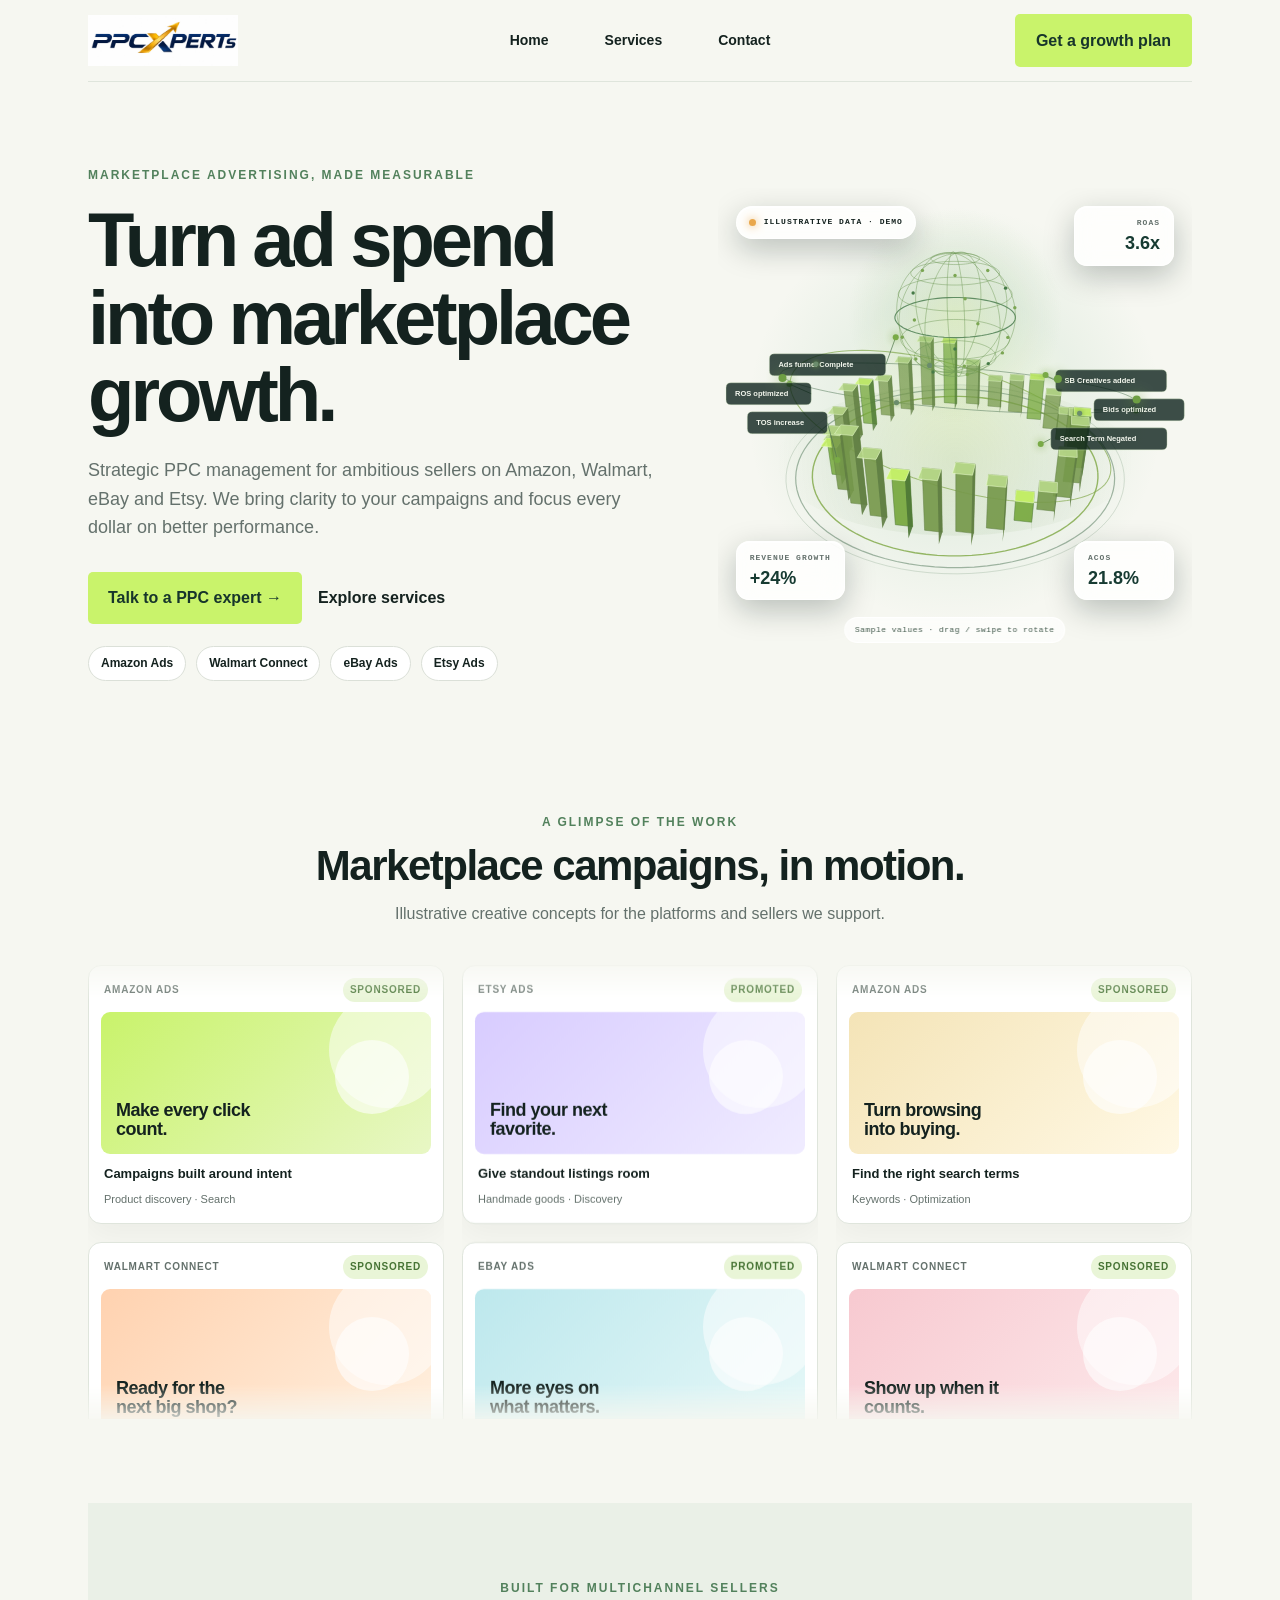
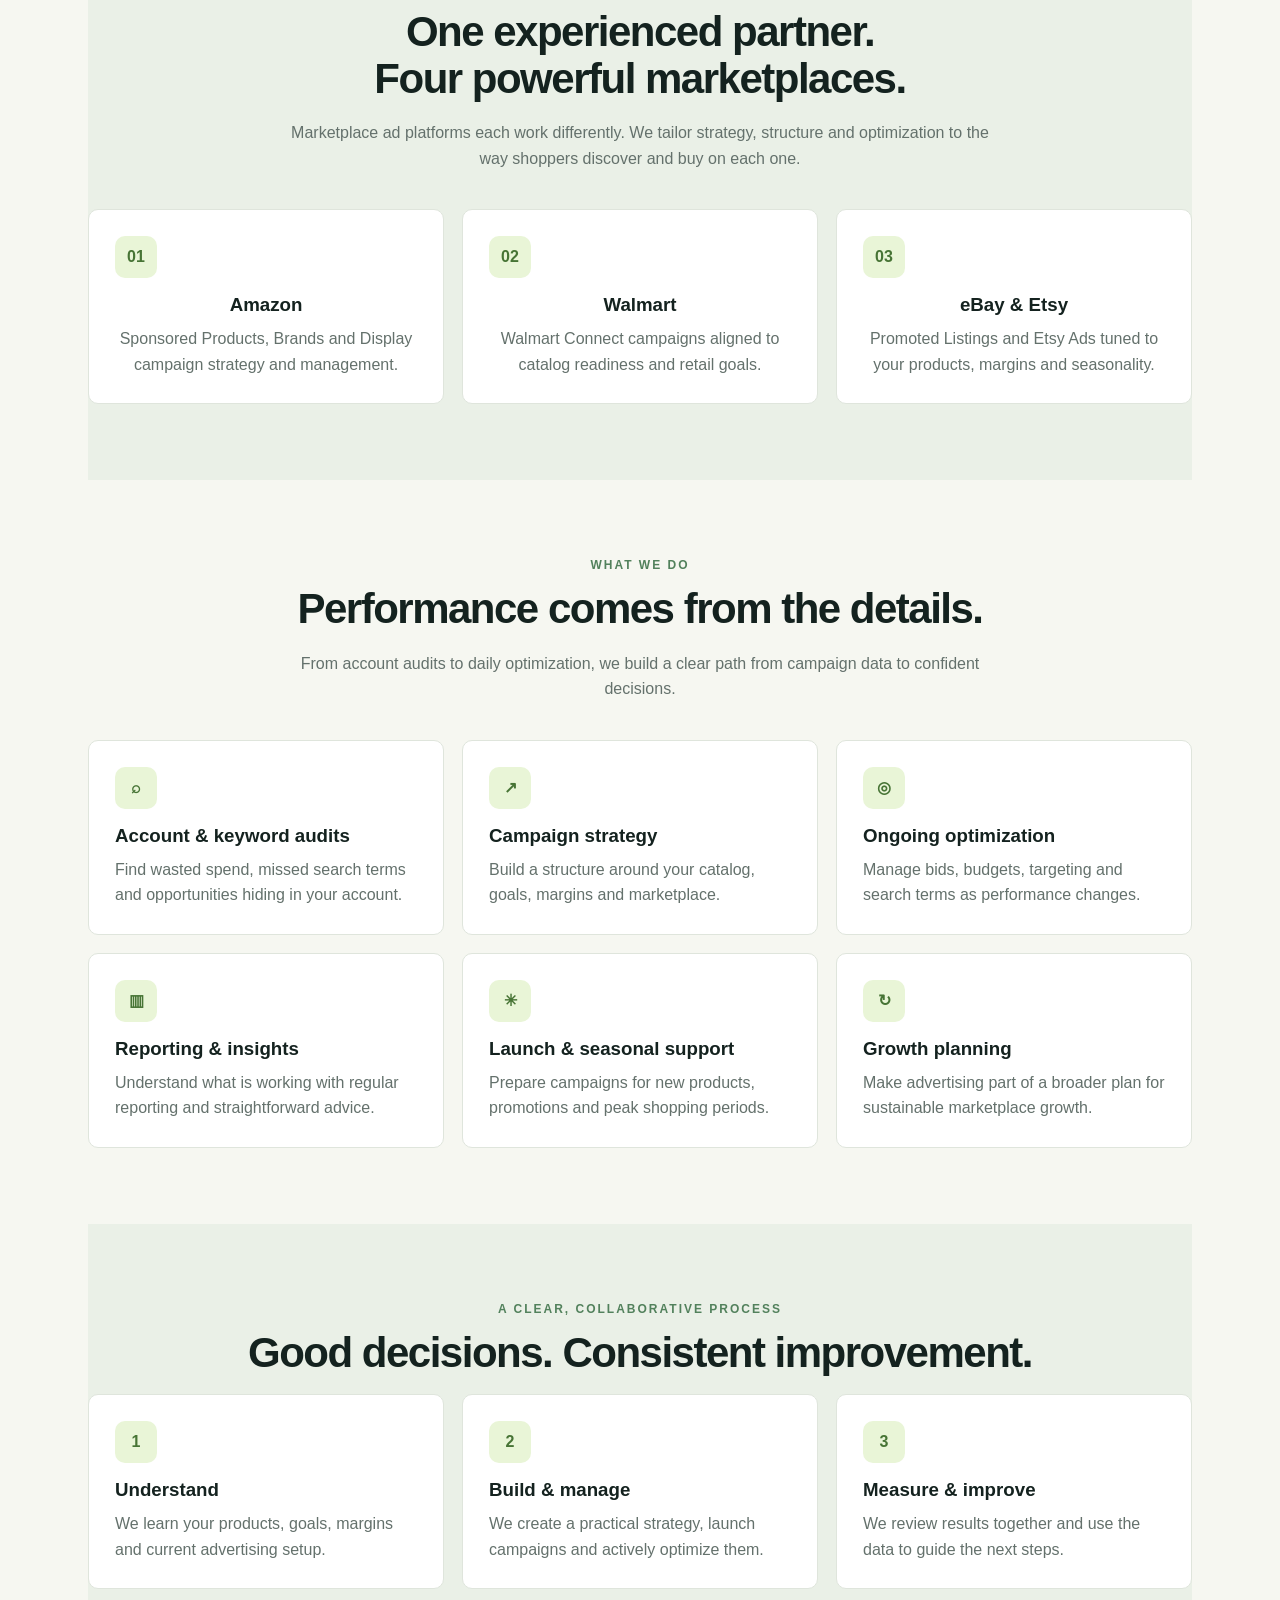
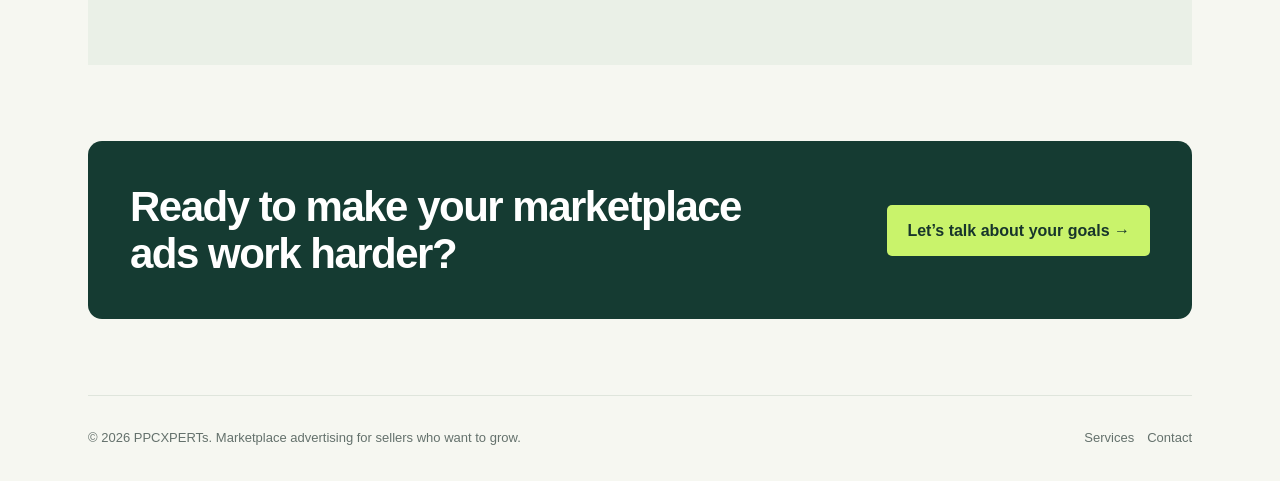
==== commit 08ec3f03: "Add glow to growth plan button" ====
--- a/index.html
+++ b/index.html
@@ -33,7 +33,7 @@
 .creative-caption span{font-size:11px;color:var(--muted)}
 @media(max-width:760px){.creative-wall{height:390px;grid-template-columns:repeat(2,minmax(0,1fr));gap:12px}.creative-column:nth-child(3){display:none}.ad-art{height:120px}.creative-section{padding:38px 0 58px}}
 @media(prefers-reduced-motion:reduce){.creative-track{animation:none!important;transform:none!important}.creative-wall{mask-image:none}}
-nav a{display:inline-block;position:relative;transform-origin:center;transition:transform .24s cubic-bezier(.2,.8,.2,1),color .2s ease}nav a:hover,nav a:focus-visible{transform:scale(1.3);z-index:2}@media(prefers-reduced-motion:reduce){nav a{transition:none}}nav a{padding:8px 10px;border:1px solid transparent;border-radius:999px;transition:transform .24s cubic-bezier(.2,.8,.2,1),color .2s ease,border-color .2s ease,box-shadow .2s ease,background-color .2s ease}nav a:hover,nav a:focus-visible{border-color:rgba(123,181,77,.75);background:rgba(201,243,107,.14);box-shadow:0 0 8px rgba(125,188,81,.45),0 0 18px rgba(125,188,81,.28),inset 0 0 7px rgba(201,243,107,.2)}@media(prefers-reduced-motion:reduce){nav a{transition:none}}</style></head><body><div class="wrap"><header><a class="logo" href="index.html" aria-label="PPCXPERTs home"><img src="Website%20Logo.jpeg" alt="PPCXPERTs"></a><nav><a href="index.html">Home</a><a href="services.html">Services</a><a href="contact.html">Contact</a></nav><a class="btn header-cta" href="contact.html">Get a growth plan</a></header><main><section class="hero"><div><div class="eyebrow">Marketplace advertising, made measurable</div><h1>Turn ad spend into marketplace growth.</h1><p>Strategic PPC management for ambitious sellers on Amazon, Walmart, eBay and Etsy. We bring clarity to your campaigns and focus every dollar on better performance.</p><div class="actions"><a class="btn" href="contact.html">Talk to a PPC expert →</a><a class="textlink" href="services.html">Explore services</a></div><div class="platforms"><span class="pill">Amazon Ads</span><span class="pill">Walmart Connect</span><span class="pill">eBay Ads</span><span class="pill">Etsy Ads</span></div></div><div class="visual scene-visual" role="img" aria-label="Interactive 3D marketplace performance illustration with rotating bars and orbit callouts for bids optimized, search terms negated, TOS increase, ROS optimized, ads funnel complete, and SB creatives added. The performance values are illustrative. Drag or use the arrow keys to rotate." tabindex="0"><canvas class="scene-canvas" aria-hidden="true"></canvas><div class="scene-badge"><span class="scene-dot"></span>ILLUSTRATIVE DATA · DEMO</div><div class="scene-chip scene-stat"><small>ROAS</small><strong class="scene-number" data-count="3.6" data-suffix="x" data-decimals="1">3.6x</strong></div><div class="scene-chip scene-growth"><small>Revenue growth</small><strong class="scene-number" data-count="24" data-prefix="+" data-suffix="%">+24%</strong></div><div class="scene-chip scene-acos"><small>ACoS</small><strong class="scene-number" data-count="21.8" data-suffix="%" data-decimals="1">21.8%</strong></div><div class="scene-hint">Sample values · drag / swipe to rotate</div></div></section>
+nav a{display:inline-block;position:relative;transform-origin:center;transition:transform .24s cubic-bezier(.2,.8,.2,1),color .2s ease}nav a:hover,nav a:focus-visible{transform:scale(1.3);z-index:2}@media(prefers-reduced-motion:reduce){nav a{transition:none}}nav a{padding:8px 10px;border:1px solid transparent;border-radius:999px;transition:transform .24s cubic-bezier(.2,.8,.2,1),color .2s ease,border-color .2s ease,box-shadow .2s ease,background-color .2s ease}nav a:hover,nav a:focus-visible{border-color:rgba(123,181,77,.75);background:rgba(201,243,107,.14);box-shadow:0 0 8px rgba(125,188,81,.45),0 0 18px rgba(125,188,81,.28),inset 0 0 7px rgba(201,243,107,.2)}@media(prefers-reduced-motion:reduce){nav a{transition:none}}.header-cta{transition:transform .24s cubic-bezier(.2,.8,.2,1),box-shadow .22s ease,border-color .22s ease; border:1px solid transparent}.header-cta:hover,.header-cta:focus-visible{transform:scale(1.06);border-color:rgba(98,150,57,.65);box-shadow:0 0 8px rgba(125,188,81,.5),0 0 20px rgba(125,188,81,.32),inset 0 0 7px rgba(255,255,255,.42)}@media(prefers-reduced-motion:reduce){.header-cta{transition:none}}</style></head><body><div class="wrap"><header><a class="logo" href="index.html" aria-label="PPCXPERTs home"><img src="Website%20Logo.jpeg" alt="PPCXPERTs"></a><nav><a href="index.html">Home</a><a href="services.html">Services</a><a href="contact.html">Contact</a></nav><a class="btn header-cta" href="contact.html">Get a growth plan</a></header><main><section class="hero"><div><div class="eyebrow">Marketplace advertising, made measurable</div><h1>Turn ad spend into marketplace growth.</h1><p>Strategic PPC management for ambitious sellers on Amazon, Walmart, eBay and Etsy. We bring clarity to your campaigns and focus every dollar on better performance.</p><div class="actions"><a class="btn" href="contact.html">Talk to a PPC expert →</a><a class="textlink" href="services.html">Explore services</a></div><div class="platforms"><span class="pill">Amazon Ads</span><span class="pill">Walmart Connect</span><span class="pill">eBay Ads</span><span class="pill">Etsy Ads</span></div></div><div class="visual scene-visual" role="img" aria-label="Interactive 3D marketplace performance illustration with rotating bars and orbit callouts for bids optimized, search terms negated, TOS increase, ROS optimized, ads funnel complete, and SB creatives added. The performance values are illustrative. Drag or use the arrow keys to rotate." tabindex="0"><canvas class="scene-canvas" aria-hidden="true"></canvas><div class="scene-badge"><span class="scene-dot"></span>ILLUSTRATIVE DATA · DEMO</div><div class="scene-chip scene-stat"><small>ROAS</small><strong class="scene-number" data-count="3.6" data-suffix="x" data-decimals="1">3.6x</strong></div><div class="scene-chip scene-growth"><small>Revenue growth</small><strong class="scene-number" data-count="24" data-prefix="+" data-suffix="%">+24%</strong></div><div class="scene-chip scene-acos"><small>ACoS</small><strong class="scene-number" data-count="21.8" data-suffix="%" data-decimals="1">21.8%</strong></div><div class="scene-hint">Sample values · drag / swipe to rotate</div></div></section>
 <section class="section creative-section">
 <div class="creative-intro"><div class="eyebrow">A glimpse of the work</div><h2>Marketplace campaigns, in motion.</h2><p>Illustrative creative concepts for the platforms and sellers we support.</p></div>
 <div class="creative-wall" role="img" aria-label="Illustrative marketplace ad concepts moving in cascading columns">
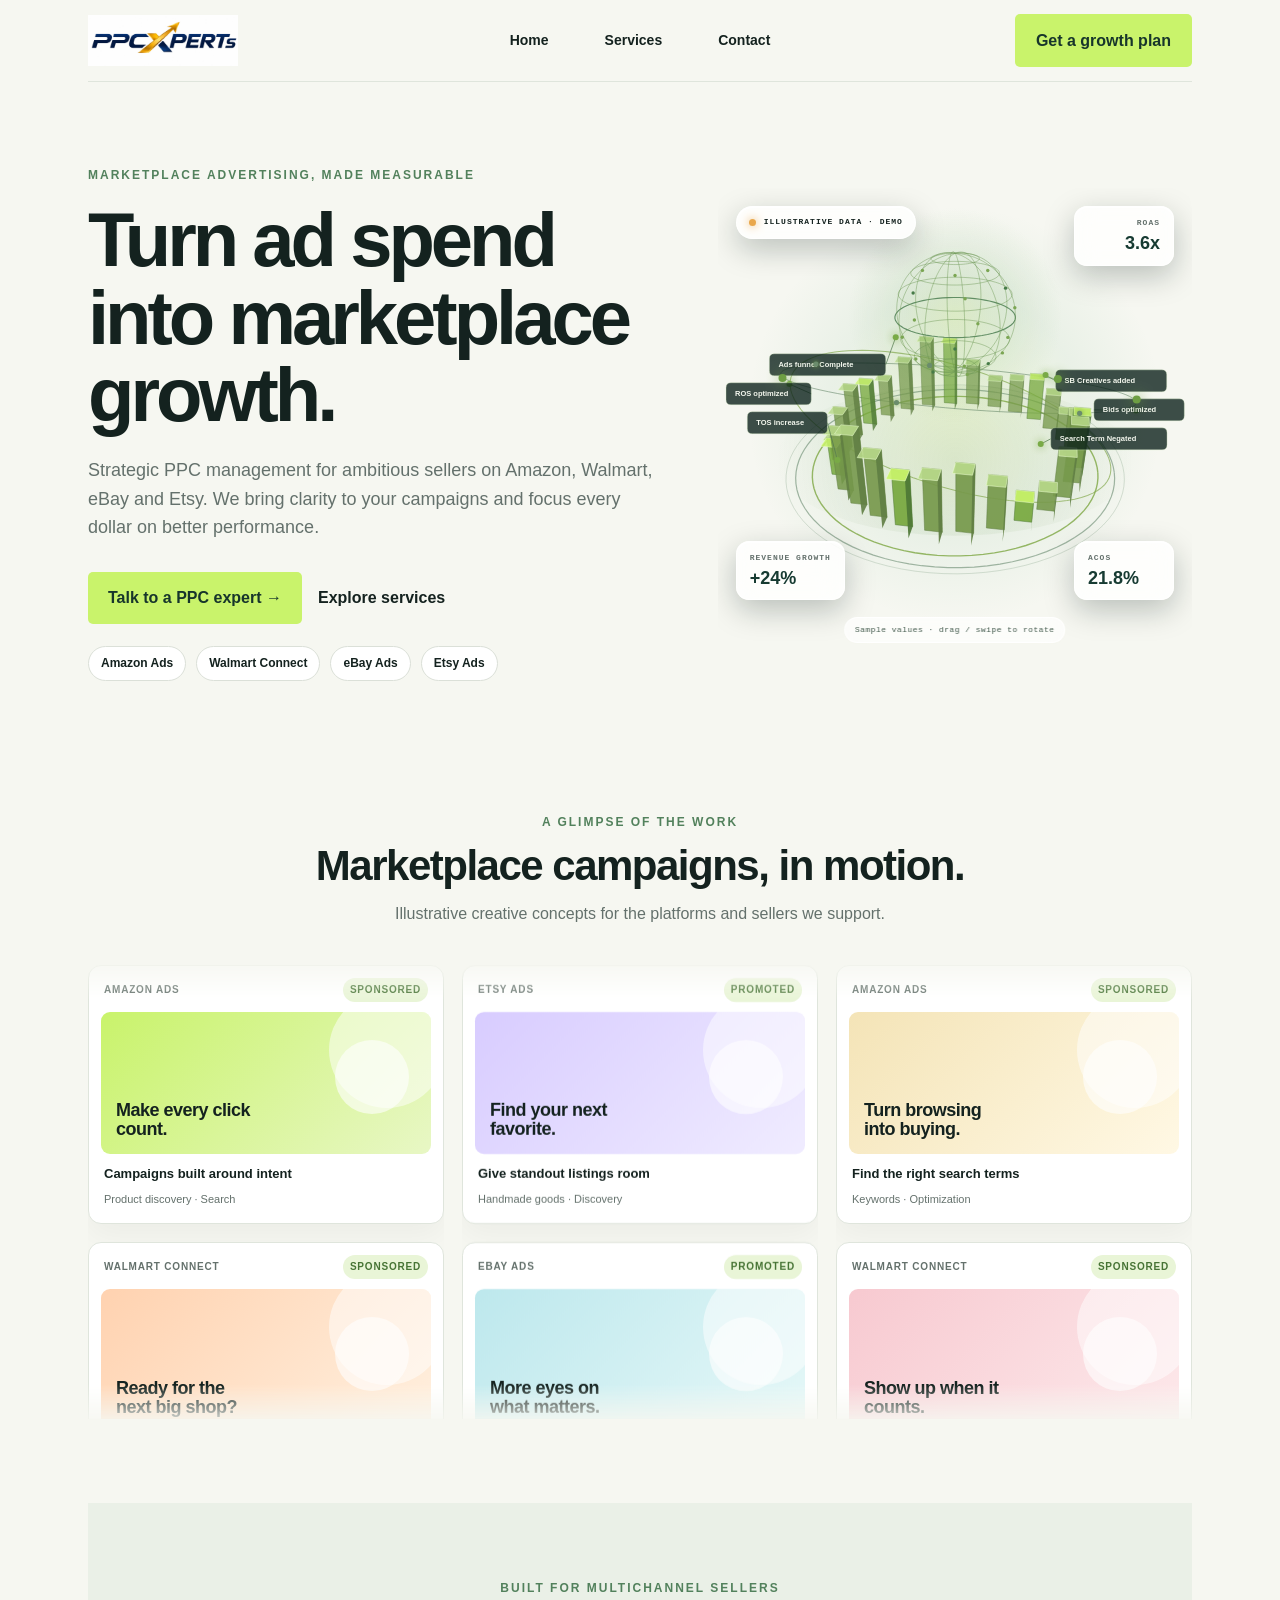
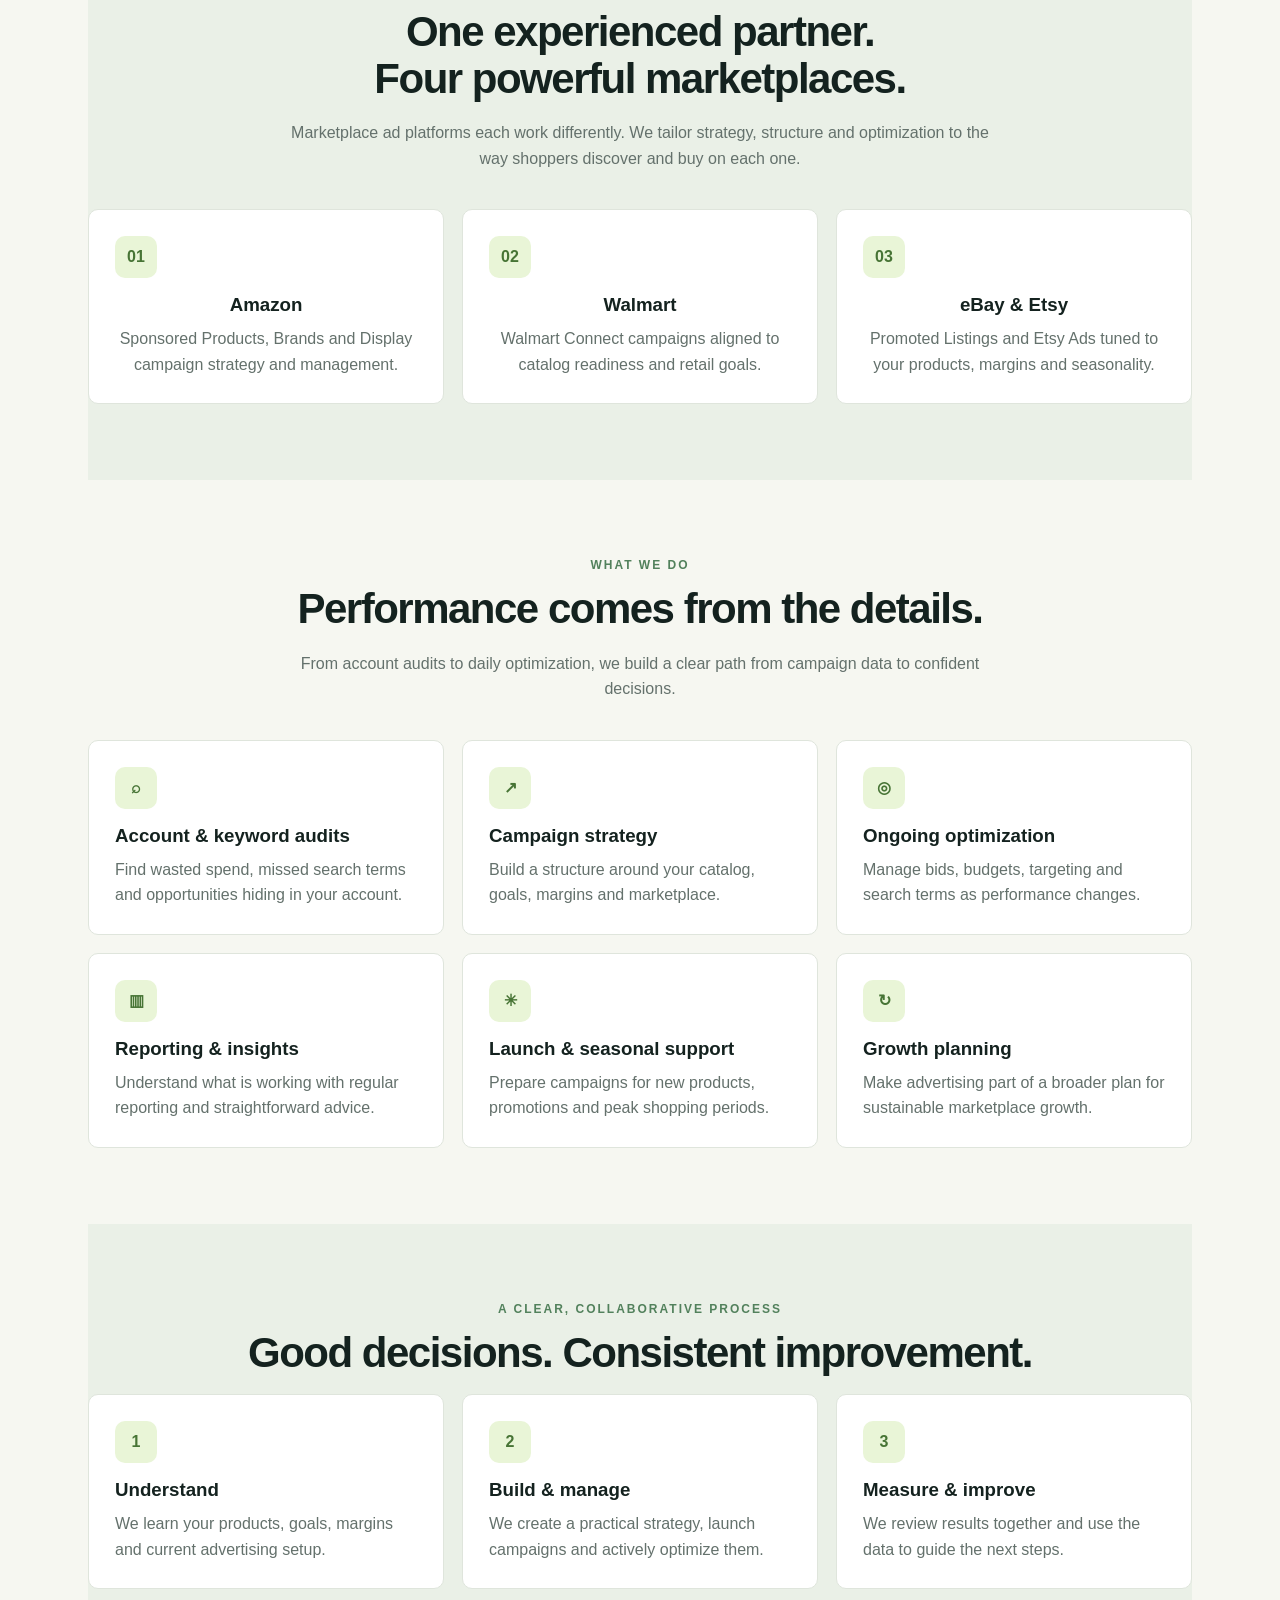
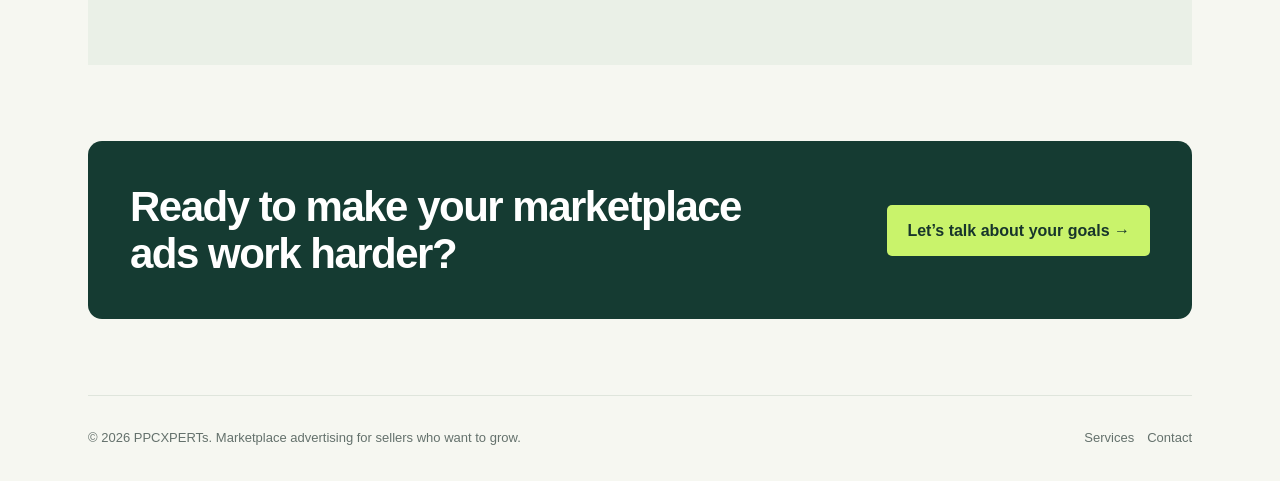
==== commit 4090ac40: "Keep home navigation visible while scrolling" ====
--- a/index.html
+++ b/index.html
@@ -33,7 +33,8 @@
 .creative-caption span{font-size:11px;color:var(--muted)}
 @media(max-width:760px){.creative-wall{height:390px;grid-template-columns:repeat(2,minmax(0,1fr));gap:12px}.creative-column:nth-child(3){display:none}.ad-art{height:120px}.creative-section{padding:38px 0 58px}}
 @media(prefers-reduced-motion:reduce){.creative-track{animation:none!important;transform:none!important}.creative-wall{mask-image:none}}
-nav a{display:inline-block;position:relative;transform-origin:center;transition:transform .24s cubic-bezier(.2,.8,.2,1),color .2s ease}nav a:hover,nav a:focus-visible{transform:scale(1.3);z-index:2}@media(prefers-reduced-motion:reduce){nav a{transition:none}}nav a{padding:8px 10px;border:1px solid transparent;border-radius:999px;transition:transform .24s cubic-bezier(.2,.8,.2,1),color .2s ease,border-color .2s ease,box-shadow .2s ease,background-color .2s ease}nav a:hover,nav a:focus-visible{border-color:rgba(123,181,77,.75);background:rgba(201,243,107,.14);box-shadow:0 0 8px rgba(125,188,81,.45),0 0 18px rgba(125,188,81,.28),inset 0 0 7px rgba(201,243,107,.2)}@media(prefers-reduced-motion:reduce){nav a{transition:none}}.header-cta{transition:transform .24s cubic-bezier(.2,.8,.2,1),box-shadow .22s ease,border-color .22s ease; border:1px solid transparent}.header-cta:hover,.header-cta:focus-visible{transform:scale(1.06);border-color:rgba(98,150,57,.65);box-shadow:0 0 8px rgba(125,188,81,.5),0 0 20px rgba(125,188,81,.32),inset 0 0 7px rgba(255,255,255,.42)}@media(prefers-reduced-motion:reduce){.header-cta{transition:none}}</style></head><body><div class="wrap"><header><a class="logo" href="index.html" aria-label="PPCXPERTs home"><img src="Website%20Logo.jpeg" alt="PPCXPERTs"></a><nav><a href="index.html">Home</a><a href="services.html">Services</a><a href="contact.html">Contact</a></nav><a class="btn header-cta" href="contact.html">Get a growth plan</a></header><main><section class="hero"><div><div class="eyebrow">Marketplace advertising, made measurable</div><h1>Turn ad spend into marketplace growth.</h1><p>Strategic PPC management for ambitious sellers on Amazon, Walmart, eBay and Etsy. We bring clarity to your campaigns and focus every dollar on better performance.</p><div class="actions"><a class="btn" href="contact.html">Talk to a PPC expert →</a><a class="textlink" href="services.html">Explore services</a></div><div class="platforms"><span class="pill">Amazon Ads</span><span class="pill">Walmart Connect</span><span class="pill">eBay Ads</span><span class="pill">Etsy Ads</span></div></div><div class="visual scene-visual" role="img" aria-label="Interactive 3D marketplace performance illustration with rotating bars and orbit callouts for bids optimized, search terms negated, TOS increase, ROS optimized, ads funnel complete, and SB creatives added. The performance values are illustrative. Drag or use the arrow keys to rotate." tabindex="0"><canvas class="scene-canvas" aria-hidden="true"></canvas><div class="scene-badge"><span class="scene-dot"></span>ILLUSTRATIVE DATA · DEMO</div><div class="scene-chip scene-stat"><small>ROAS</small><strong class="scene-number" data-count="3.6" data-suffix="x" data-decimals="1">3.6x</strong></div><div class="scene-chip scene-growth"><small>Revenue growth</small><strong class="scene-number" data-count="24" data-prefix="+" data-suffix="%">+24%</strong></div><div class="scene-chip scene-acos"><small>ACoS</small><strong class="scene-number" data-count="21.8" data-suffix="%" data-decimals="1">21.8%</strong></div><div class="scene-hint">Sample values · drag / swipe to rotate</div></div></section>
+nav a{display:inline-block;position:relative;transform-origin:center;transition:transform .24s cubic-bezier(.2,.8,.2,1),color .2s ease}nav a:hover,nav a:focus-visible{transform:scale(1.3);z-index:2}@media(prefers-reduced-motion:reduce){nav a{transition:none}}nav a{padding:8px 10px;border:1px solid transparent;border-radius:999px;transition:transform .24s cubic-bezier(.2,.8,.2,1),color .2s ease,border-color .2s ease,box-shadow .2s ease,background-color .2s ease}nav a:hover,nav a:focus-visible{border-color:rgba(123,181,77,.75);background:rgba(201,243,107,.14);box-shadow:0 0 8px rgba(125,188,81,.45),0 0 18px rgba(125,188,81,.28),inset 0 0 7px rgba(201,243,107,.2)}@media(prefers-reduced-motion:reduce){nav a{transition:none}}.header-cta{transition:transform .24s cubic-bezier(.2,.8,.2,1),box-shadow .22s ease,border-color .22s ease; border:1px solid transparent}.header-cta:hover,.header-cta:focus-visible{transform:scale(1.06);border-color:rgba(98,150,57,.65);box-shadow:0 0 8px rgba(125,188,81,.5),0 0 20px rgba(125,188,81,.32),inset 0 0 7px rgba(255,255,255,.42)}@media(prefers-reduced-motion:reduce){.header-cta{transition:none}}header{position:sticky;top:0;z-index:100;background:rgba(246,247,241,.94);backdrop-filter:blur(14px);-webkit-backdrop-filter:blur(14px)}@media(max-width:470px){header{top:0}}@media(prefers-reduced-motion:reduce){header{scroll-behavior:auto}}
+</style></head><body><div class="wrap"><header><a class="logo" href="index.html" aria-label="PPCXPERTs home"><img src="Website%20Logo.jpeg" alt="PPCXPERTs"></a><nav><a href="index.html">Home</a><a href="services.html">Services</a><a href="contact.html">Contact</a></nav><a class="btn header-cta" href="contact.html">Get a growth plan</a></header><main><section class="hero"><div><div class="eyebrow">Marketplace advertising, made measurable</div><h1>Turn ad spend into marketplace growth.</h1><p>Strategic PPC management for ambitious sellers on Amazon, Walmart, eBay and Etsy. We bring clarity to your campaigns and focus every dollar on better performance.</p><div class="actions"><a class="btn" href="contact.html">Talk to a PPC expert →</a><a class="textlink" href="services.html">Explore services</a></div><div class="platforms"><span class="pill">Amazon Ads</span><span class="pill">Walmart Connect</span><span class="pill">eBay Ads</span><span class="pill">Etsy Ads</span></div></div><div class="visual scene-visual" role="img" aria-label="Interactive 3D marketplace performance illustration with rotating bars and orbit callouts for bids optimized, search terms negated, TOS increase, ROS optimized, ads funnel complete, and SB creatives added. The performance values are illustrative. Drag or use the arrow keys to rotate." tabindex="0"><canvas class="scene-canvas" aria-hidden="true"></canvas><div class="scene-badge"><span class="scene-dot"></span>ILLUSTRATIVE DATA · DEMO</div><div class="scene-chip scene-stat"><small>ROAS</small><strong class="scene-number" data-count="3.6" data-suffix="x" data-decimals="1">3.6x</strong></div><div class="scene-chip scene-growth"><small>Revenue growth</small><strong class="scene-number" data-count="24" data-prefix="+" data-suffix="%">+24%</strong></div><div class="scene-chip scene-acos"><small>ACoS</small><strong class="scene-number" data-count="21.8" data-suffix="%" data-decimals="1">21.8%</strong></div><div class="scene-hint">Sample values · drag / swipe to rotate</div></div></section>
 <section class="section creative-section">
 <div class="creative-intro"><div class="eyebrow">A glimpse of the work</div><h2>Marketplace campaigns, in motion.</h2><p>Illustrative creative concepts for the platforms and sellers we support.</p></div>
 <div class="creative-wall" role="img" aria-label="Illustrative marketplace ad concepts moving in cascading columns">
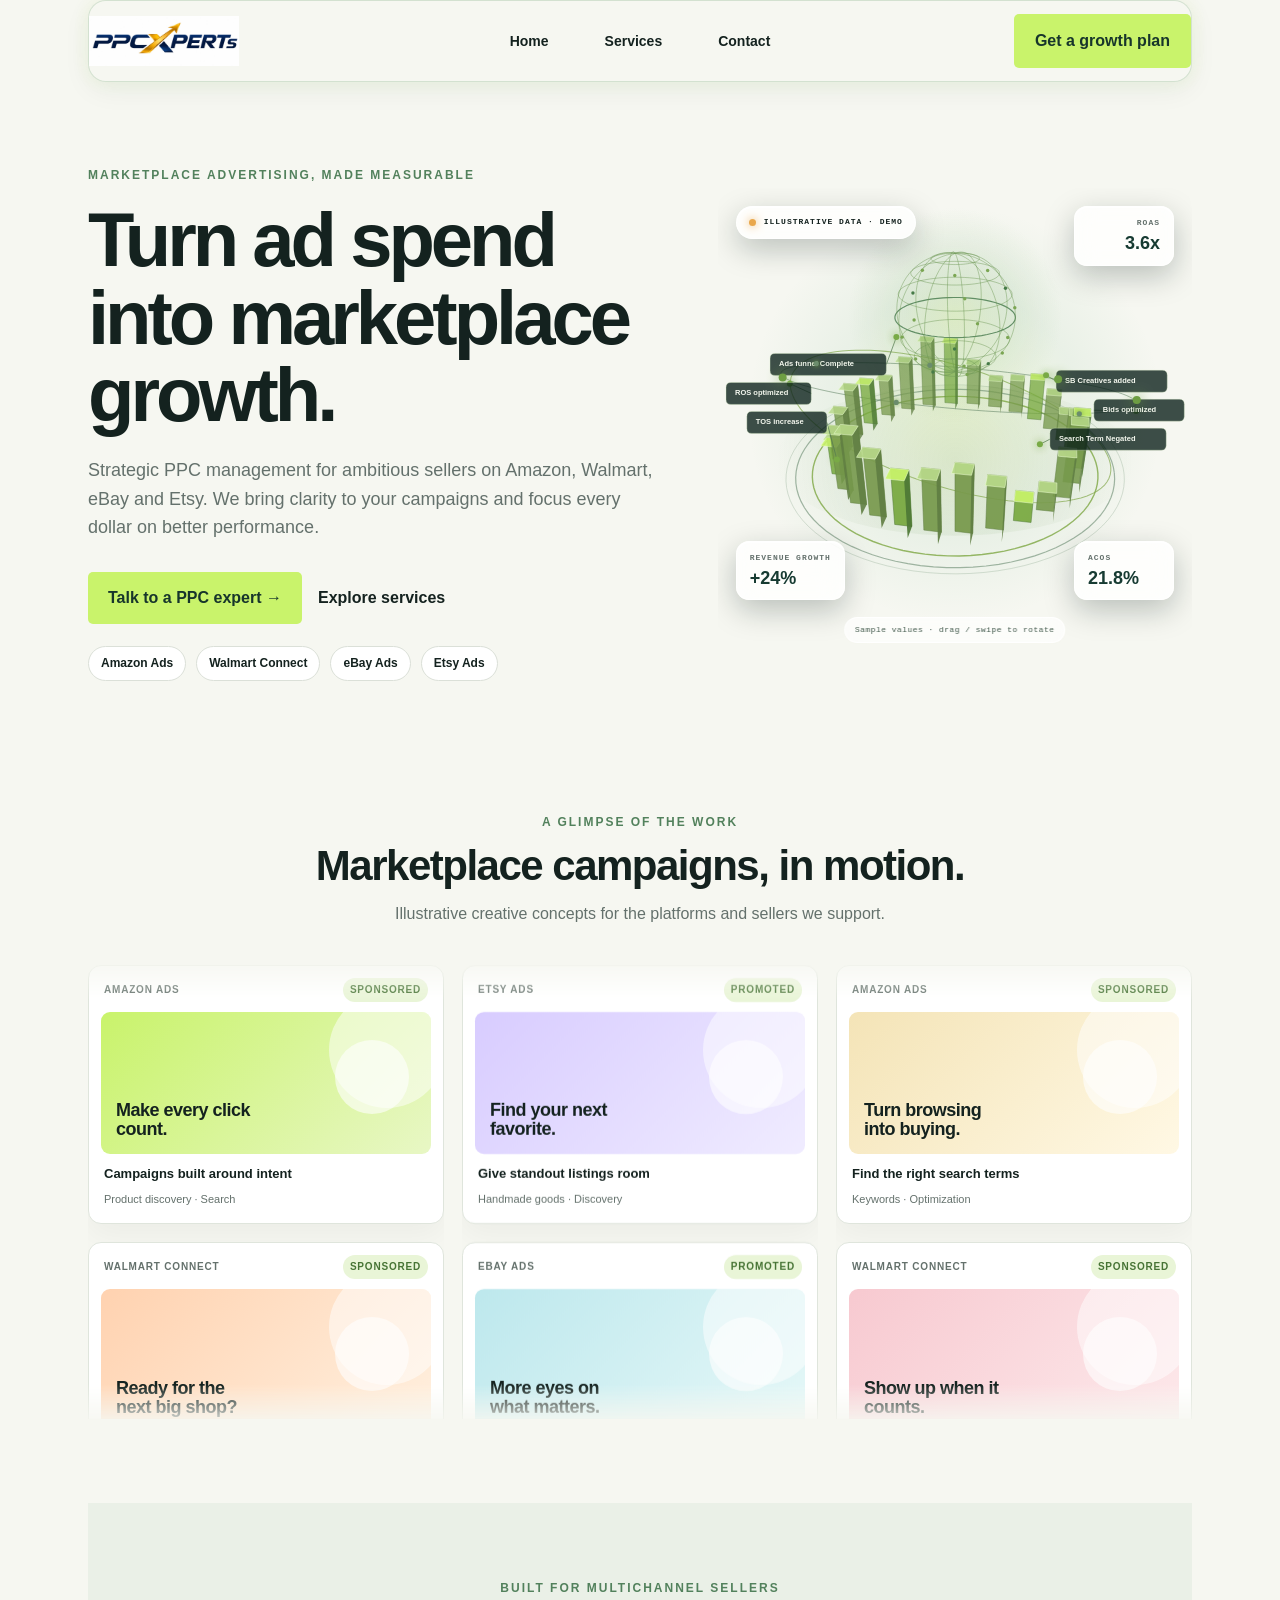
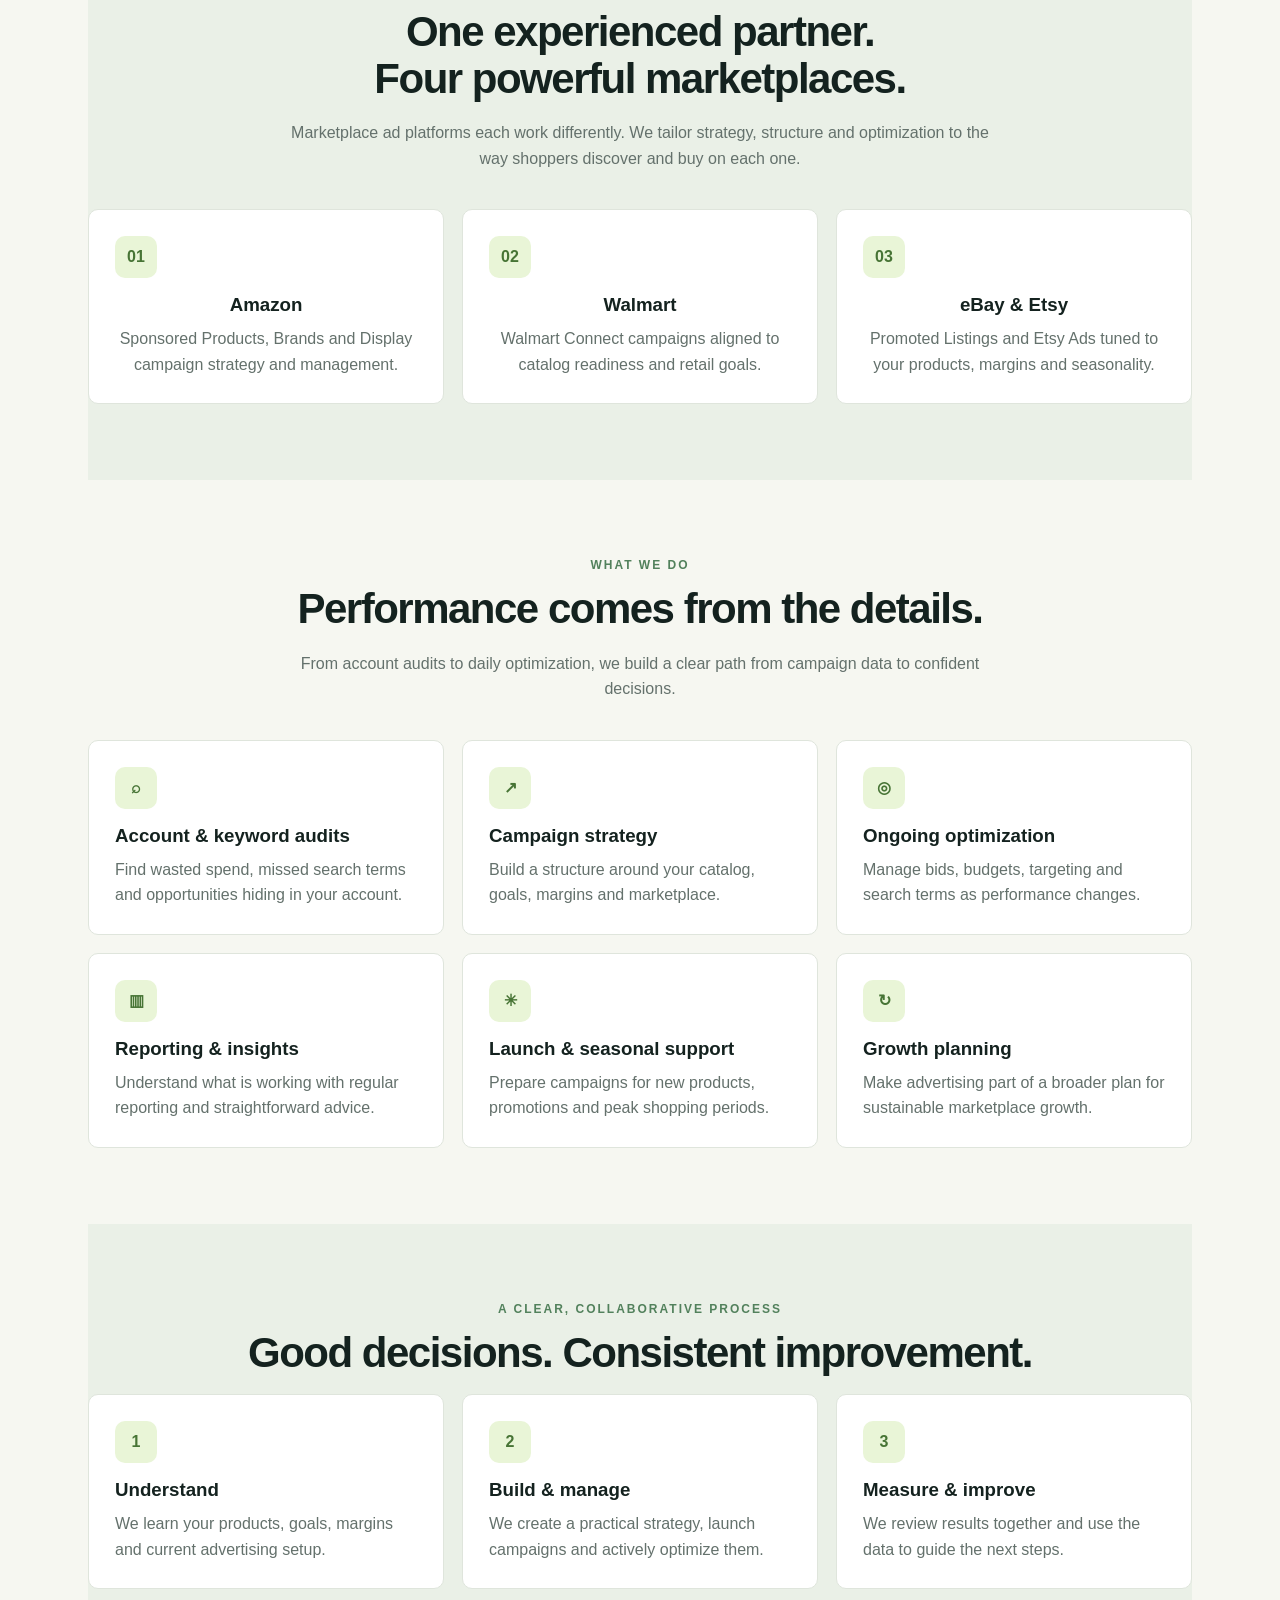
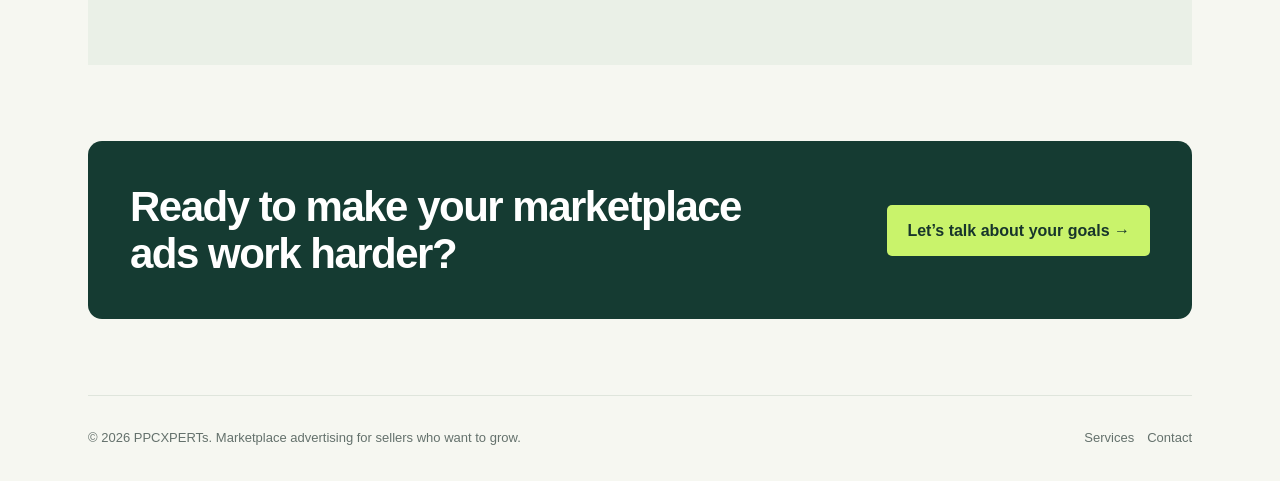
==== commit 87f8d05f: "Match home navigation glow to services" ====
--- a/index.html
+++ b/index.html
@@ -34,7 +34,7 @@
 @media(max-width:760px){.creative-wall{height:390px;grid-template-columns:repeat(2,minmax(0,1fr));gap:12px}.creative-column:nth-child(3){display:none}.ad-art{height:120px}.creative-section{padding:38px 0 58px}}
 @media(prefers-reduced-motion:reduce){.creative-track{animation:none!important;transform:none!important}.creative-wall{mask-image:none}}
 nav a{display:inline-block;position:relative;transform-origin:center;transition:transform .24s cubic-bezier(.2,.8,.2,1),color .2s ease}nav a:hover,nav a:focus-visible{transform:scale(1.3);z-index:2}@media(prefers-reduced-motion:reduce){nav a{transition:none}}nav a{padding:8px 10px;border:1px solid transparent;border-radius:999px;transition:transform .24s cubic-bezier(.2,.8,.2,1),color .2s ease,border-color .2s ease,box-shadow .2s ease,background-color .2s ease}nav a:hover,nav a:focus-visible{border-color:rgba(123,181,77,.75);background:rgba(201,243,107,.14);box-shadow:0 0 8px rgba(125,188,81,.45),0 0 18px rgba(125,188,81,.28),inset 0 0 7px rgba(201,243,107,.2)}@media(prefers-reduced-motion:reduce){nav a{transition:none}}.header-cta{transition:transform .24s cubic-bezier(.2,.8,.2,1),box-shadow .22s ease,border-color .22s ease; border:1px solid transparent}.header-cta:hover,.header-cta:focus-visible{transform:scale(1.06);border-color:rgba(98,150,57,.65);box-shadow:0 0 8px rgba(125,188,81,.5),0 0 20px rgba(125,188,81,.32),inset 0 0 7px rgba(255,255,255,.42)}@media(prefers-reduced-motion:reduce){.header-cta{transition:none}}header{position:sticky;top:0;z-index:100;background:rgba(246,247,241,.94);backdrop-filter:blur(14px);-webkit-backdrop-filter:blur(14px)}@media(max-width:470px){header{top:0}}@media(prefers-reduced-motion:reduce){header{scroll-behavior:auto}}
-</style></head><body><div class="wrap"><header><a class="logo" href="index.html" aria-label="PPCXPERTs home"><img src="Website%20Logo.jpeg" alt="PPCXPERTs"></a><nav><a href="index.html">Home</a><a href="services.html">Services</a><a href="contact.html">Contact</a></nav><a class="btn header-cta" href="contact.html">Get a growth plan</a></header><main><section class="hero"><div><div class="eyebrow">Marketplace advertising, made measurable</div><h1>Turn ad spend into marketplace growth.</h1><p>Strategic PPC management for ambitious sellers on Amazon, Walmart, eBay and Etsy. We bring clarity to your campaigns and focus every dollar on better performance.</p><div class="actions"><a class="btn" href="contact.html">Talk to a PPC expert →</a><a class="textlink" href="services.html">Explore services</a></div><div class="platforms"><span class="pill">Amazon Ads</span><span class="pill">Walmart Connect</span><span class="pill">eBay Ads</span><span class="pill">Etsy Ads</span></div></div><div class="visual scene-visual" role="img" aria-label="Interactive 3D marketplace performance illustration with rotating bars and orbit callouts for bids optimized, search terms negated, TOS increase, ROS optimized, ads funnel complete, and SB creatives added. The performance values are illustrative. Drag or use the arrow keys to rotate." tabindex="0"><canvas class="scene-canvas" aria-hidden="true"></canvas><div class="scene-badge"><span class="scene-dot"></span>ILLUSTRATIVE DATA · DEMO</div><div class="scene-chip scene-stat"><small>ROAS</small><strong class="scene-number" data-count="3.6" data-suffix="x" data-decimals="1">3.6x</strong></div><div class="scene-chip scene-growth"><small>Revenue growth</small><strong class="scene-number" data-count="24" data-prefix="+" data-suffix="%">+24%</strong></div><div class="scene-chip scene-acos"><small>ACoS</small><strong class="scene-number" data-count="21.8" data-suffix="%" data-decimals="1">21.8%</strong></div><div class="scene-hint">Sample values · drag / swipe to rotate</div></div></section>
+header{border:1px solid rgba(92,151,91,.22);border-bottom-color:rgba(92,151,91,.22);border-radius:18px;box-shadow:0 8px 28px rgba(21,59,50,.06),0 0 18px rgba(201,243,107,.12);transition:box-shadow .25s ease,border-color .25s ease,transform .25s ease}@media(hover:hover){header:hover{border-color:rgba(92,151,91,.52);box-shadow:0 10px 32px rgba(21,59,50,.1),0 0 24px rgba(201,243,107,.35);transform:translateY(-1px)}}header:focus-within{border-color:rgba(92,151,91,.52);box-shadow:0 10px 32px rgba(21,59,50,.1),0 0 24px rgba(201,243,107,.35)}@media(max-width:470px){header{padding:12px;border-radius:14px}}@media(prefers-reduced-motion:reduce){header{transition:none}header:hover{transform:none}}</style></head><body><div class="wrap"><header><a class="logo" href="index.html" aria-label="PPCXPERTs home"><img src="Website%20Logo.jpeg" alt="PPCXPERTs"></a><nav><a href="index.html">Home</a><a href="services.html">Services</a><a href="contact.html">Contact</a></nav><a class="btn header-cta" href="contact.html">Get a growth plan</a></header><main><section class="hero"><div><div class="eyebrow">Marketplace advertising, made measurable</div><h1>Turn ad spend into marketplace growth.</h1><p>Strategic PPC management for ambitious sellers on Amazon, Walmart, eBay and Etsy. We bring clarity to your campaigns and focus every dollar on better performance.</p><div class="actions"><a class="btn" href="contact.html">Talk to a PPC expert →</a><a class="textlink" href="services.html">Explore services</a></div><div class="platforms"><span class="pill">Amazon Ads</span><span class="pill">Walmart Connect</span><span class="pill">eBay Ads</span><span class="pill">Etsy Ads</span></div></div><div class="visual scene-visual" role="img" aria-label="Interactive 3D marketplace performance illustration with rotating bars and orbit callouts for bids optimized, search terms negated, TOS increase, ROS optimized, ads funnel complete, and SB creatives added. The performance values are illustrative. Drag or use the arrow keys to rotate." tabindex="0"><canvas class="scene-canvas" aria-hidden="true"></canvas><div class="scene-badge"><span class="scene-dot"></span>ILLUSTRATIVE DATA · DEMO</div><div class="scene-chip scene-stat"><small>ROAS</small><strong class="scene-number" data-count="3.6" data-suffix="x" data-decimals="1">3.6x</strong></div><div class="scene-chip scene-growth"><small>Revenue growth</small><strong class="scene-number" data-count="24" data-prefix="+" data-suffix="%">+24%</strong></div><div class="scene-chip scene-acos"><small>ACoS</small><strong class="scene-number" data-count="21.8" data-suffix="%" data-decimals="1">21.8%</strong></div><div class="scene-hint">Sample values · drag / swipe to rotate</div></div></section>
 <section class="section creative-section">
 <div class="creative-intro"><div class="eyebrow">A glimpse of the work</div><h2>Marketplace campaigns, in motion.</h2><p>Illustrative creative concepts for the platforms and sellers we support.</p></div>
 <div class="creative-wall" role="img" aria-label="Illustrative marketplace ad concepts moving in cascading columns">
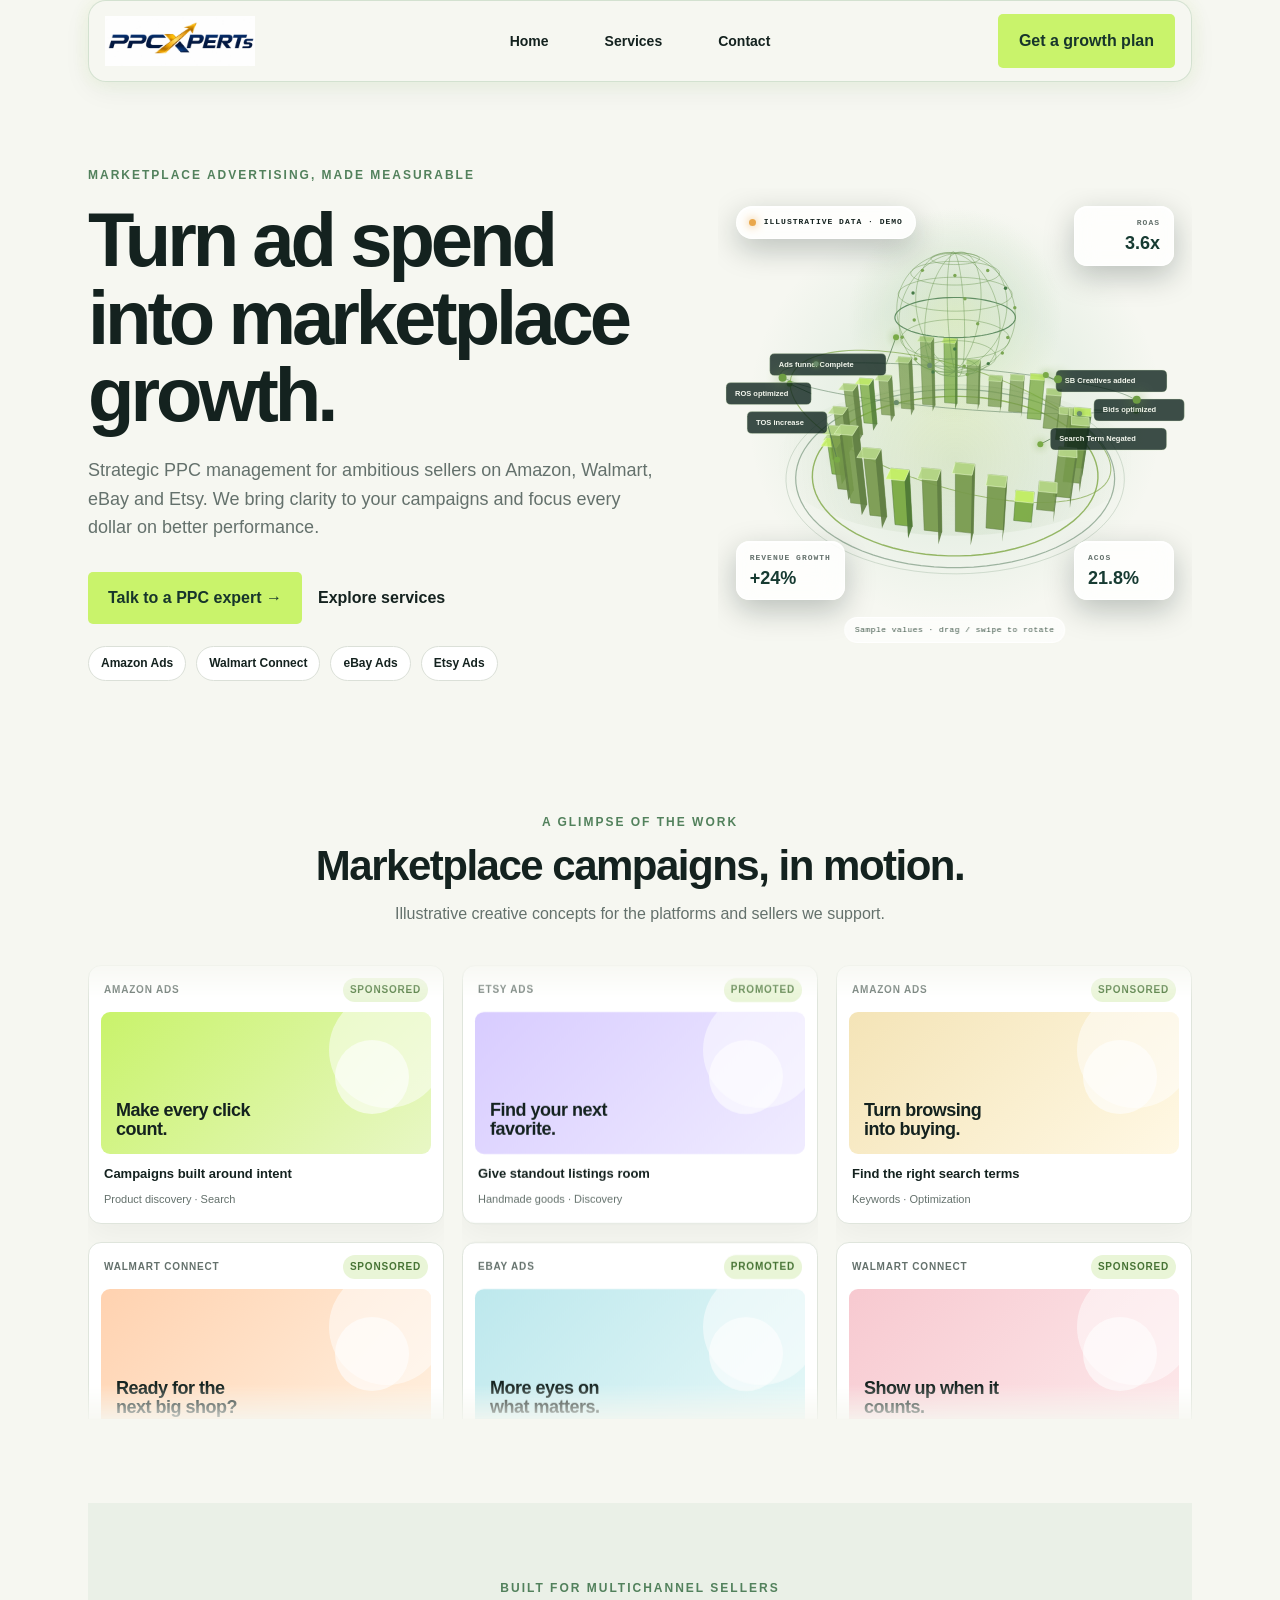
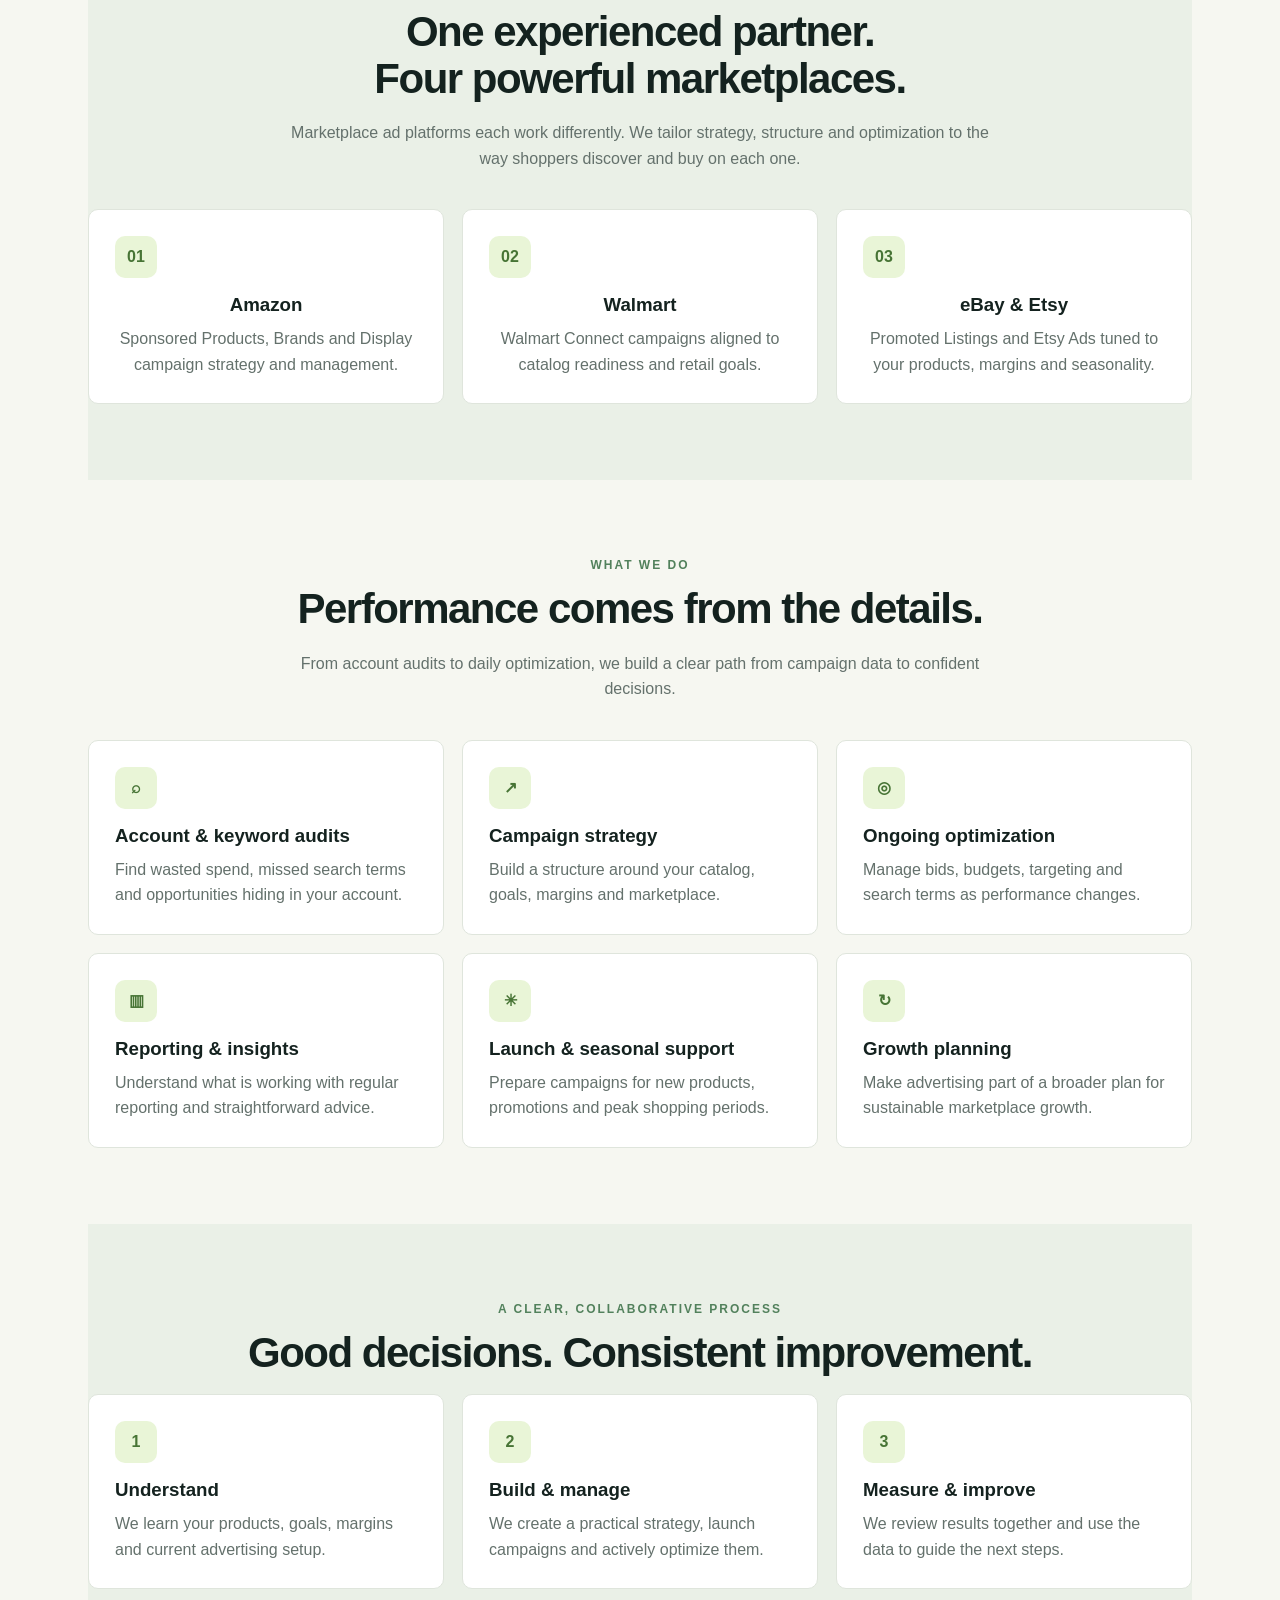
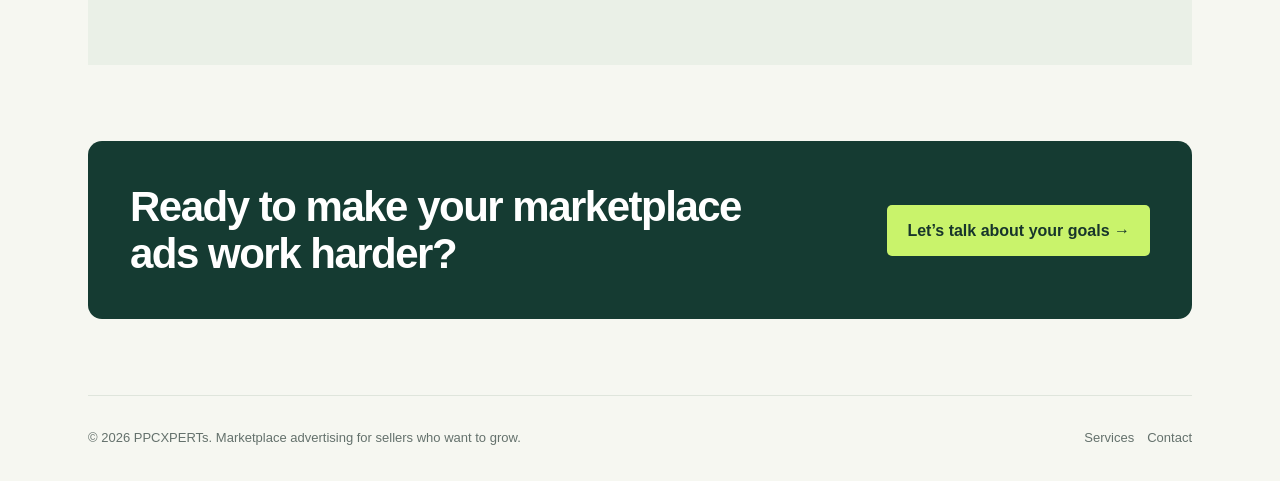
==== commit c1269580: "Add spacing inside home navigation border" ====
--- a/index.html
+++ b/index.html
@@ -1,5 +1,5 @@
 <!doctype html><html lang="en"><head><meta charset="utf-8"><meta name="viewport" content="width=device-width,initial-scale=1"><link rel="icon" href="favicon.ico" sizes="any"><link rel="shortcut icon" href="favicon.ico"><link rel="icon" type="image/png" sizes="16x16" href="favicon-16x16.png"><link rel="icon" type="image/png" sizes="32x32" href="favicon-32x32.png"><link rel="apple-touch-icon" sizes="180x180" href="apple-touch-icon.png"><link rel="manifest" href="site.webmanifest"><meta name="theme-color" content="#ffffff"><title>PPCXPERTs | Marketplace Ads That Grow</title><meta name="description" content="PPCXPERTs manages marketplace advertising for Amazon, Walmart, eBay and Etsy sellers."><style>
-:root{--ink:#14221f;--muted:#64716c;--paper:#f6f7f1;--green:#c9f36b;--dark:#153b32;--line:#dfe5dc}*{box-sizing:border-box}body{margin:0;background:var(--paper);color:var(--ink);font:16px/1.6 Inter,Arial,sans-serif}a{color:inherit;text-decoration:none}.wrap{max-width:1160px;margin:auto;padding:0 28px}header{height:82px;display:grid;grid-template-columns:1fr auto 1fr;align-items:center;justify-content:space-between;border-bottom:1px solid var(--line)}.logo{grid-column:1;grid-row:1;display:block;width:150px;flex-shrink:0;line-height:0}.logo img{display:block;width:100%;height:auto;max-height:52px;object-fit:contain}nav{grid-column:2;grid-row:1;display:flex;justify-content:center;gap:34px;align-items:center;font-weight:650;font-size:14px}.btn{display:inline-block;padding:13px 20px;background:var(--green);border-radius:5px;font-weight:800;color:#17352b}.header-cta{grid-column:3;grid-row:1;justify-self:end;white-space:nowrap}.hero{padding:84px 0 76px;display:grid;grid-template-columns:1.1fr .9fr;gap:50px;align-items:center}.eyebrow{font-size:12px;letter-spacing:2px;text-transform:uppercase;font-weight:800;color:#52815c}.hero h1{font-size:clamp(46px,6vw,76px);line-height:1.02;letter-spacing:-4px;margin:16px 0 22px}.hero p{font-size:18px;color:var(--muted);max-width:570px}.hero .actions{display:flex;gap:16px;align-items:center;margin-top:30px}.textlink{font-weight:750}.visual.scene-visual{min-height:470px;border-radius:18px;padding:0;color:white;position:relative;overflow:hidden;isolation:isolate;background:transparent;cursor:grab;touch-action:pan-y;user-select:none;-webkit-user-select:none;box-shadow:none}.visual.scene-visual:active{cursor:grabbing}.scene-visual:before{content:"";position:absolute;z-index:0;width:min(90%,420px);aspect-ratio:1;border-radius:50%;left:50%;top:48%;transform:translate(-50%,-50%);background:radial-gradient(circle,rgba(201,243,107,.16) 0%,rgba(84,166,109,.08) 42%,transparent 70%);pointer-events:none}.scene-canvas{position:absolute;inset:0;z-index:1;width:100%;height:100%;display:block}.scene-badge,.scene-chip,.scene-hint{position:absolute;z-index:2;color:var(--ink);background:rgba(255,255,255,.82);border:1px solid #ffffffd9;backdrop-filter:blur(12px) saturate(150%);-webkit-backdrop-filter:blur(12px) saturate(150%);box-shadow:0 10px 30px #071b1640,inset 0 1px 0 #ffffff}.scene-badge{top:18px;left:18px;display:flex;align-items:center;gap:8px;border-radius:30px;padding:9px 12px;font-family:ui-monospace,Consolas,monospace;font-size:8px;font-weight:800;letter-spacing:1px}.scene-dot{width:7px;height:7px;border-radius:50%;background:#e9a74c;box-shadow:0 0 10px #e9a74c}.scene-chip{display:flex;flex-direction:column;gap:3px;min-width:100px;padding:10px 13px;border-radius:13px;pointer-events:none;animation:sceneChipBob 6s ease-in-out infinite}.scene-chip small{display:block;color:#64716c;font-family:ui-monospace,Consolas,monospace;font-size:8px;font-weight:700;letter-spacing:1px;text-transform:uppercase}.scene-chip strong{display:block;color:#173b32;font-size:18px;line-height:1.2;font-weight:850}.scene-stat{right:18px;top:18px;text-align:right}.scene-growth{left:18px;bottom:58px;animation-delay:-2s}.scene-acos{right:18px;bottom:58px;animation-delay:-4s}.scene-hint{left:50%;bottom:15px;transform:translateX(-50%);border-radius:30px;padding:6px 10px;font-family:ui-monospace,Consolas,monospace;font-size:8px;letter-spacing:.45px;white-space:nowrap;background:rgba(255,255,255,.7);color:#40584a;box-shadow:none}.scene-visual:focus-visible{outline:3px solid var(--green);outline-offset:4px}@keyframes sceneChipBob{50%{translate:0 -5px}}@media(max-width:760px){.visual.scene-visual{min-height:360px;border-radius:16px}.scene-badge{top:12px;left:12px;padding:8px 10px;font-size:7px}.scene-stat{right:12px;top:12px}.scene-growth{left:12px;bottom:52px}.scene-acos{right:12px;bottom:52px}.scene-hint{bottom:12px;padding:5px 8px;font-size:7px}.scene-chip{min-width:88px;padding:8px 10px}.scene-chip strong{font-size:16px}}@media(max-width:390px){.visual.scene-visual{min-height:330px}.scene-badge{max-width:48%;font-size:6.5px;letter-spacing:.6px}.scene-chip{min-width:82px}.scene-chip strong{font-size:15px}.scene-hint{font-size:6.5px}}@media(prefers-reduced-motion:reduce){.scene-chip{animation:none}}.platforms{display:flex;gap:10px;flex-wrap:wrap;margin-top:22px}.pill{padding:7px 12px;border:1px solid #dbe0d8;border-radius:30px;background:#fff;font-weight:700;font-size:12px}.section{padding:76px 0}.center{text-align:center}.center h2,.section h2{font-size:42px;line-height:1.12;letter-spacing:-1.5px;margin:10px 0 18px}.lead{color:var(--muted);max-width:700px;margin:0 auto 38px}.cards{display:grid;grid-template-columns:repeat(3,1fr);gap:18px}.card{background:#fff;border:1px solid var(--line);padding:26px;border-radius:10px}.card h3{margin:12px 0 6px}.card p{margin:0;color:var(--muted)}.icon{width:42px;height:42px;border-radius:10px;background:#e9f5d7;display:grid;place-items:center;font-weight:900;color:#477435}.proof{background:#eaf0e7}.quotes{display:grid;grid-template-columns:repeat(3,1fr);gap:18px}.quote{background:white;padding:24px;border-radius:10px}.quote p{font-size:16px}.quote b{display:block;margin-top:18px}.band{background:var(--dark);color:white;border-radius:14px;padding:42px;display:flex;justify-content:space-between;align-items:center;gap:24px}.band h2{margin:0;max-width:650px}.footer{padding:32px 0;color:var(--muted);border-top:1px solid var(--line);font-size:13px}.footrow{display:flex;justify-content:space-between;gap:20px}@media(max-width:760px){nav{gap:14px}.hero{grid-template-columns:1fr;padding:55px 0}.hero h1{letter-spacing:-2px}.cards,.quotes{grid-template-columns:1fr}.band{display:block}.band .btn{margin-top:22px}.center h2,.section h2{font-size:34px}}@media(max-width:470px){header{height:auto;padding:18px 0;grid-template-columns:1fr auto;grid-template-rows:auto auto;row-gap:12px}.logo{grid-column:1;grid-row:1}nav{grid-column:1 / -1;grid-row:2;justify-content:space-between;margin-top:0}.header-cta{grid-column:2;grid-row:1;padding:10px 13px;font-size:13px}}@media(max-width:390px){.logo{width:132px}.header-cta{padding:9px 10px;font-size:11px}}
+:root{--ink:#14221f;--muted:#64716c;--paper:#f6f7f1;--green:#c9f36b;--dark:#153b32;--line:#dfe5dc}*{box-sizing:border-box}body{margin:0;background:var(--paper);color:var(--ink);font:16px/1.6 Inter,Arial,sans-serif}a{color:inherit;text-decoration:none}.wrap{max-width:1160px;margin:auto;padding:0 28px}header{height:82px;padding:0 16px;display:grid;grid-template-columns:1fr auto 1fr;align-items:center;justify-content:space-between;border-bottom:1px solid var(--line)}.logo{grid-column:1;grid-row:1;display:block;width:150px;flex-shrink:0;line-height:0}.logo img{display:block;width:100%;height:auto;max-height:52px;object-fit:contain}nav{grid-column:2;grid-row:1;display:flex;justify-content:center;gap:34px;align-items:center;font-weight:650;font-size:14px}.btn{display:inline-block;padding:13px 20px;background:var(--green);border-radius:5px;font-weight:800;color:#17352b}.header-cta{grid-column:3;grid-row:1;justify-self:end;white-space:nowrap}.hero{padding:84px 0 76px;display:grid;grid-template-columns:1.1fr .9fr;gap:50px;align-items:center}.eyebrow{font-size:12px;letter-spacing:2px;text-transform:uppercase;font-weight:800;color:#52815c}.hero h1{font-size:clamp(46px,6vw,76px);line-height:1.02;letter-spacing:-4px;margin:16px 0 22px}.hero p{font-size:18px;color:var(--muted);max-width:570px}.hero .actions{display:flex;gap:16px;align-items:center;margin-top:30px}.textlink{font-weight:750}.visual.scene-visual{min-height:470px;border-radius:18px;padding:0;color:white;position:relative;overflow:hidden;isolation:isolate;background:transparent;cursor:grab;touch-action:pan-y;user-select:none;-webkit-user-select:none;box-shadow:none}.visual.scene-visual:active{cursor:grabbing}.scene-visual:before{content:"";position:absolute;z-index:0;width:min(90%,420px);aspect-ratio:1;border-radius:50%;left:50%;top:48%;transform:translate(-50%,-50%);background:radial-gradient(circle,rgba(201,243,107,.16) 0%,rgba(84,166,109,.08) 42%,transparent 70%);pointer-events:none}.scene-canvas{position:absolute;inset:0;z-index:1;width:100%;height:100%;display:block}.scene-badge,.scene-chip,.scene-hint{position:absolute;z-index:2;color:var(--ink);background:rgba(255,255,255,.82);border:1px solid #ffffffd9;backdrop-filter:blur(12px) saturate(150%);-webkit-backdrop-filter:blur(12px) saturate(150%);box-shadow:0 10px 30px #071b1640,inset 0 1px 0 #ffffff}.scene-badge{top:18px;left:18px;display:flex;align-items:center;gap:8px;border-radius:30px;padding:9px 12px;font-family:ui-monospace,Consolas,monospace;font-size:8px;font-weight:800;letter-spacing:1px}.scene-dot{width:7px;height:7px;border-radius:50%;background:#e9a74c;box-shadow:0 0 10px #e9a74c}.scene-chip{display:flex;flex-direction:column;gap:3px;min-width:100px;padding:10px 13px;border-radius:13px;pointer-events:none;animation:sceneChipBob 6s ease-in-out infinite}.scene-chip small{display:block;color:#64716c;font-family:ui-monospace,Consolas,monospace;font-size:8px;font-weight:700;letter-spacing:1px;text-transform:uppercase}.scene-chip strong{display:block;color:#173b32;font-size:18px;line-height:1.2;font-weight:850}.scene-stat{right:18px;top:18px;text-align:right}.scene-growth{left:18px;bottom:58px;animation-delay:-2s}.scene-acos{right:18px;bottom:58px;animation-delay:-4s}.scene-hint{left:50%;bottom:15px;transform:translateX(-50%);border-radius:30px;padding:6px 10px;font-family:ui-monospace,Consolas,monospace;font-size:8px;letter-spacing:.45px;white-space:nowrap;background:rgba(255,255,255,.7);color:#40584a;box-shadow:none}.scene-visual:focus-visible{outline:3px solid var(--green);outline-offset:4px}@keyframes sceneChipBob{50%{translate:0 -5px}}@media(max-width:760px){.visual.scene-visual{min-height:360px;border-radius:16px}.scene-badge{top:12px;left:12px;padding:8px 10px;font-size:7px}.scene-stat{right:12px;top:12px}.scene-growth{left:12px;bottom:52px}.scene-acos{right:12px;bottom:52px}.scene-hint{bottom:12px;padding:5px 8px;font-size:7px}.scene-chip{min-width:88px;padding:8px 10px}.scene-chip strong{font-size:16px}}@media(max-width:390px){.visual.scene-visual{min-height:330px}.scene-badge{max-width:48%;font-size:6.5px;letter-spacing:.6px}.scene-chip{min-width:82px}.scene-chip strong{font-size:15px}.scene-hint{font-size:6.5px}}@media(prefers-reduced-motion:reduce){.scene-chip{animation:none}}.platforms{display:flex;gap:10px;flex-wrap:wrap;margin-top:22px}.pill{padding:7px 12px;border:1px solid #dbe0d8;border-radius:30px;background:#fff;font-weight:700;font-size:12px}.section{padding:76px 0}.center{text-align:center}.center h2,.section h2{font-size:42px;line-height:1.12;letter-spacing:-1.5px;margin:10px 0 18px}.lead{color:var(--muted);max-width:700px;margin:0 auto 38px}.cards{display:grid;grid-template-columns:repeat(3,1fr);gap:18px}.card{background:#fff;border:1px solid var(--line);padding:26px;border-radius:10px}.card h3{margin:12px 0 6px}.card p{margin:0;color:var(--muted)}.icon{width:42px;height:42px;border-radius:10px;background:#e9f5d7;display:grid;place-items:center;font-weight:900;color:#477435}.proof{background:#eaf0e7}.quotes{display:grid;grid-template-columns:repeat(3,1fr);gap:18px}.quote{background:white;padding:24px;border-radius:10px}.quote p{font-size:16px}.quote b{display:block;margin-top:18px}.band{background:var(--dark);color:white;border-radius:14px;padding:42px;display:flex;justify-content:space-between;align-items:center;gap:24px}.band h2{margin:0;max-width:650px}.footer{padding:32px 0;color:var(--muted);border-top:1px solid var(--line);font-size:13px}.footrow{display:flex;justify-content:space-between;gap:20px}@media(max-width:760px){nav{gap:14px}.hero{grid-template-columns:1fr;padding:55px 0}.hero h1{letter-spacing:-2px}.cards,.quotes{grid-template-columns:1fr}.band{display:block}.band .btn{margin-top:22px}.center h2,.section h2{font-size:34px}}@media(max-width:470px){header{height:auto;padding:18px 0;grid-template-columns:1fr auto;grid-template-rows:auto auto;row-gap:12px}.logo{grid-column:1;grid-row:1}nav{grid-column:1 / -1;grid-row:2;justify-content:space-between;margin-top:0}.header-cta{grid-column:2;grid-row:1;padding:10px 13px;font-size:13px}}@media(max-width:390px){.logo{width:132px}.header-cta{padding:9px 10px;font-size:11px}}
 
 /* Cascading campaign creative wall */
 .creative-section{padding:56px 0 76px}
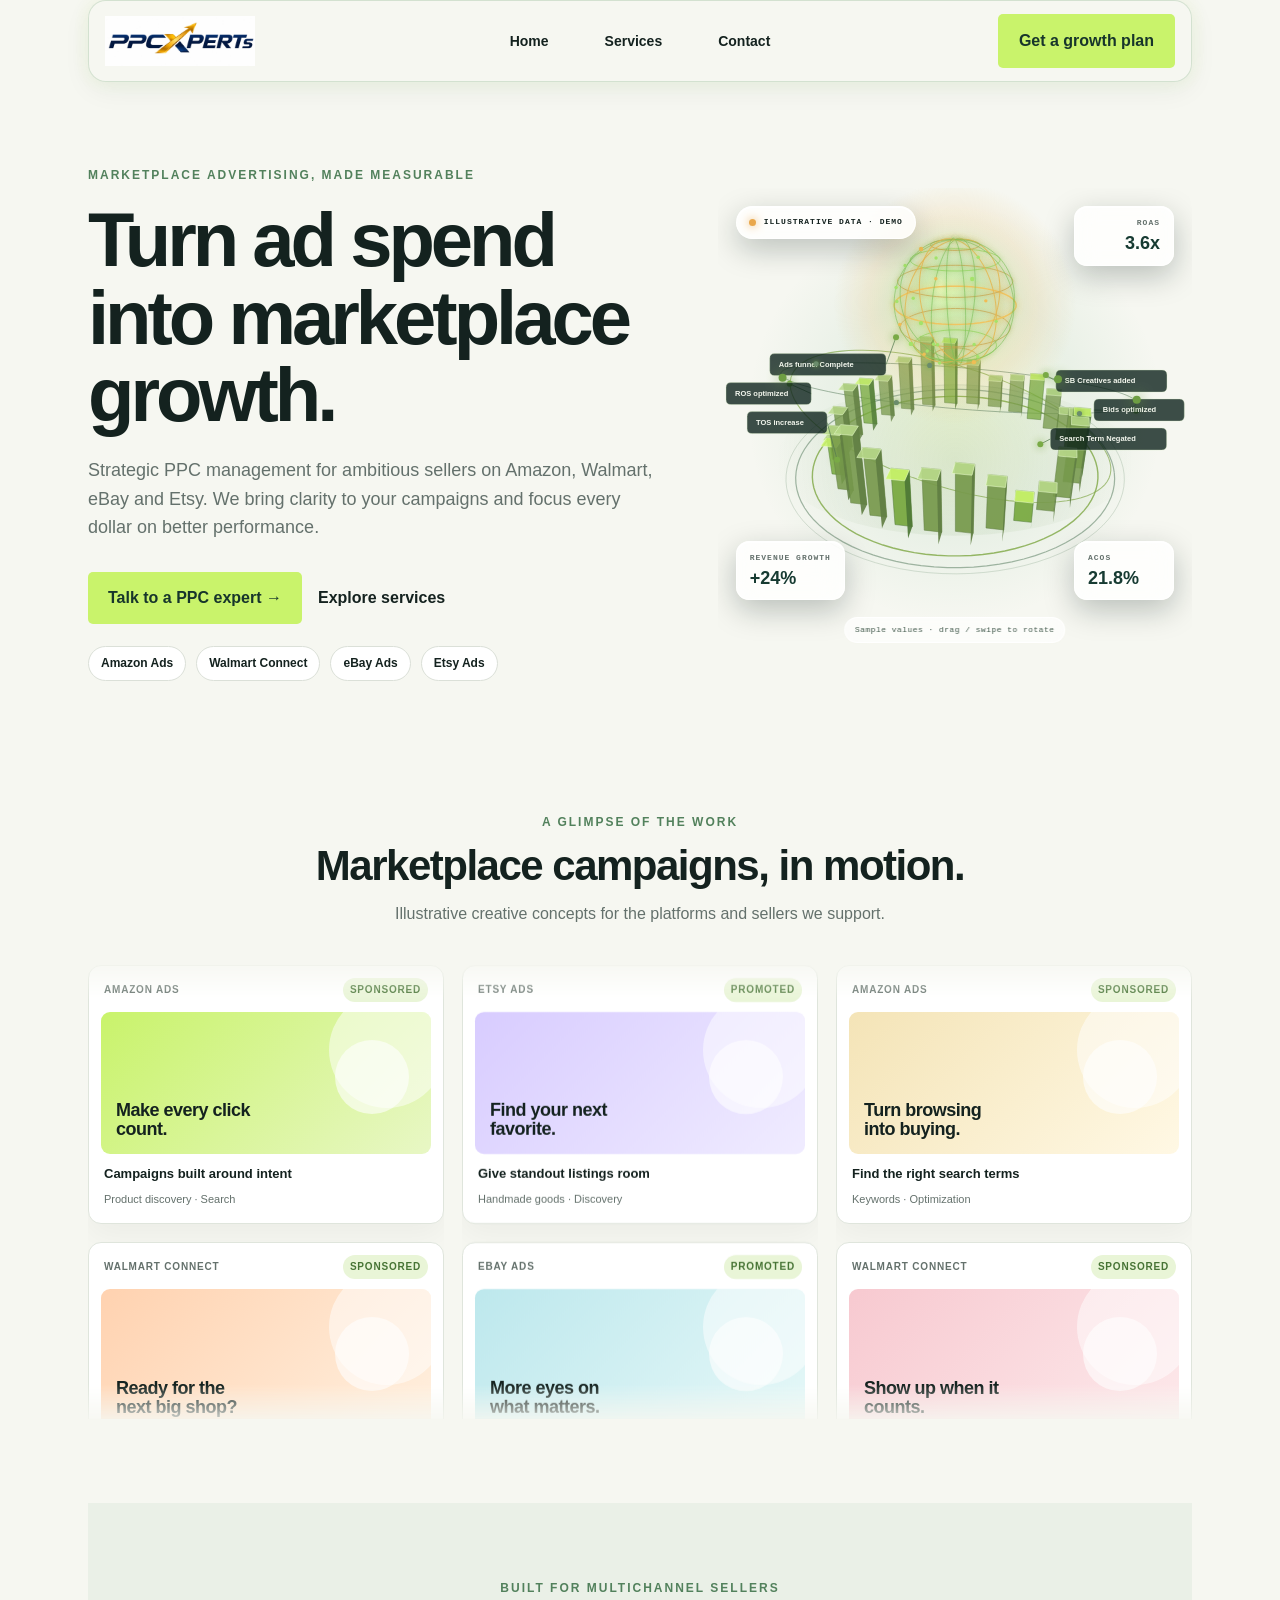
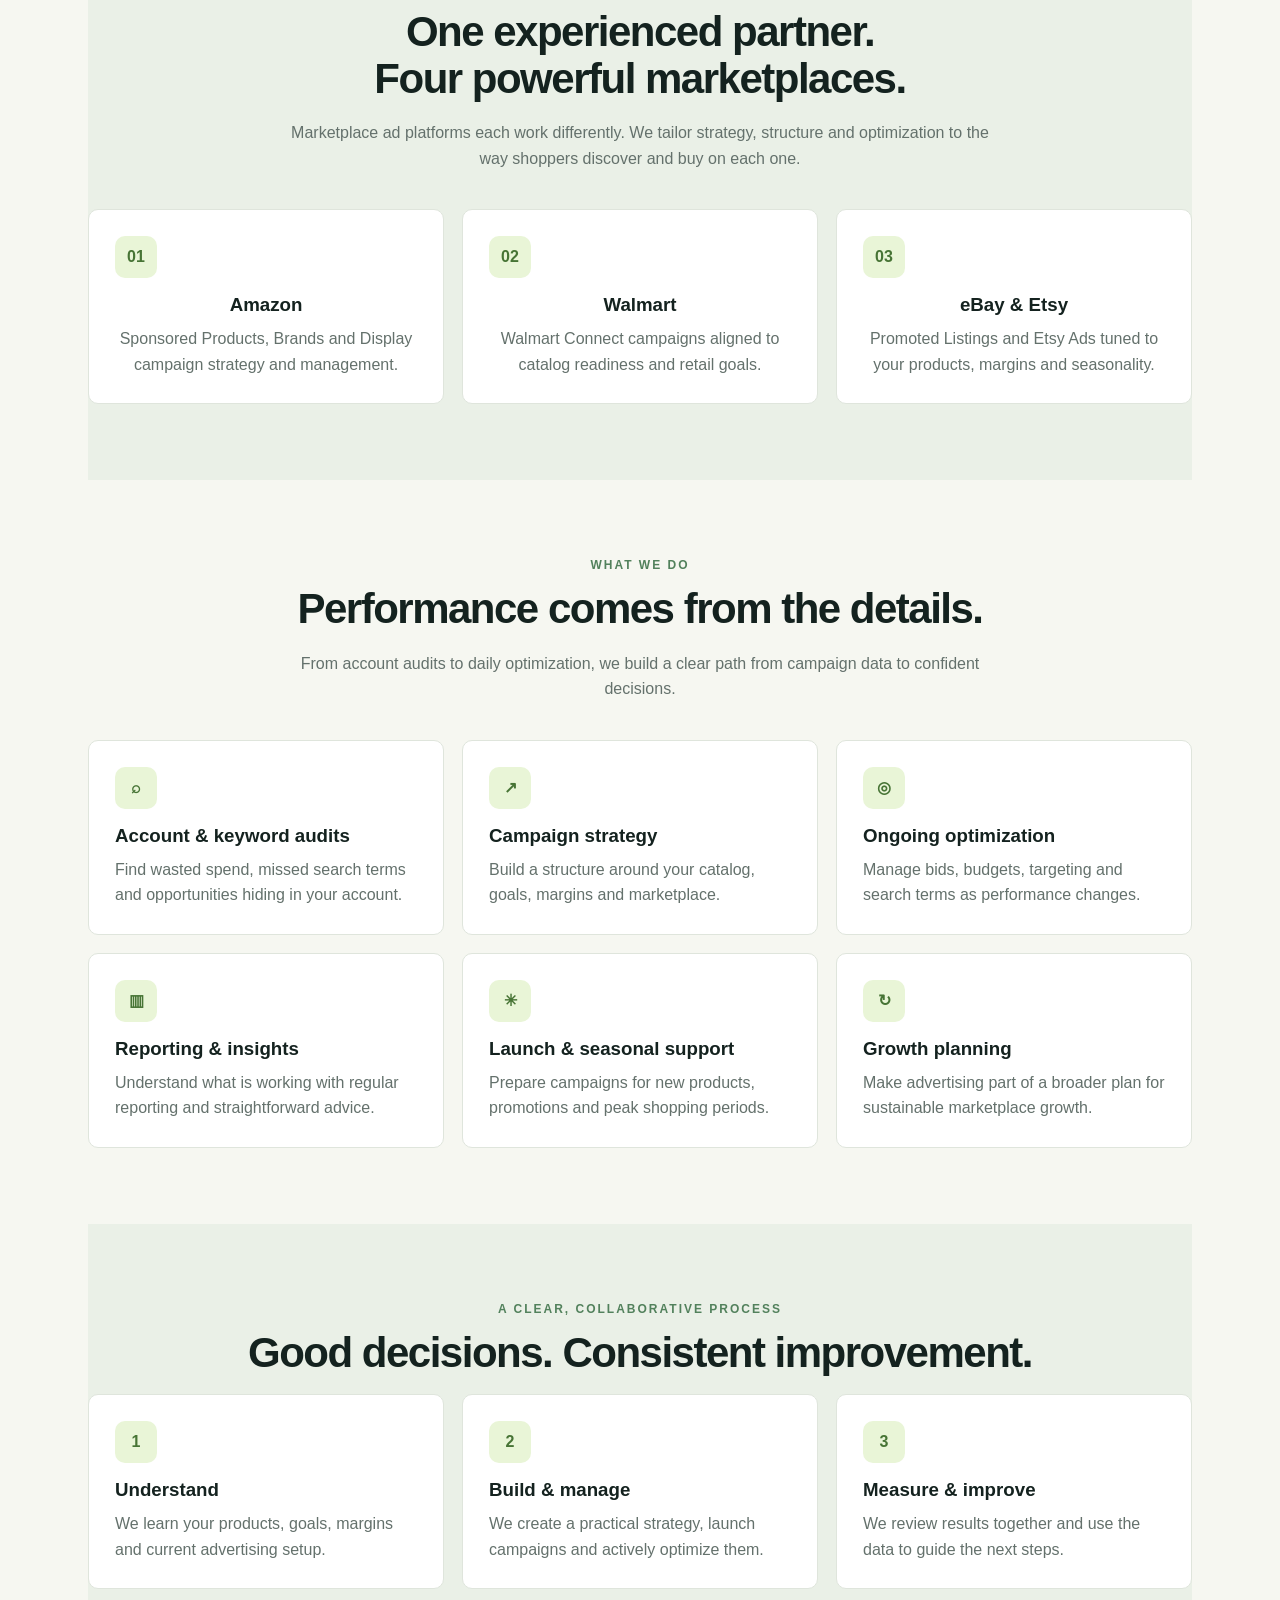
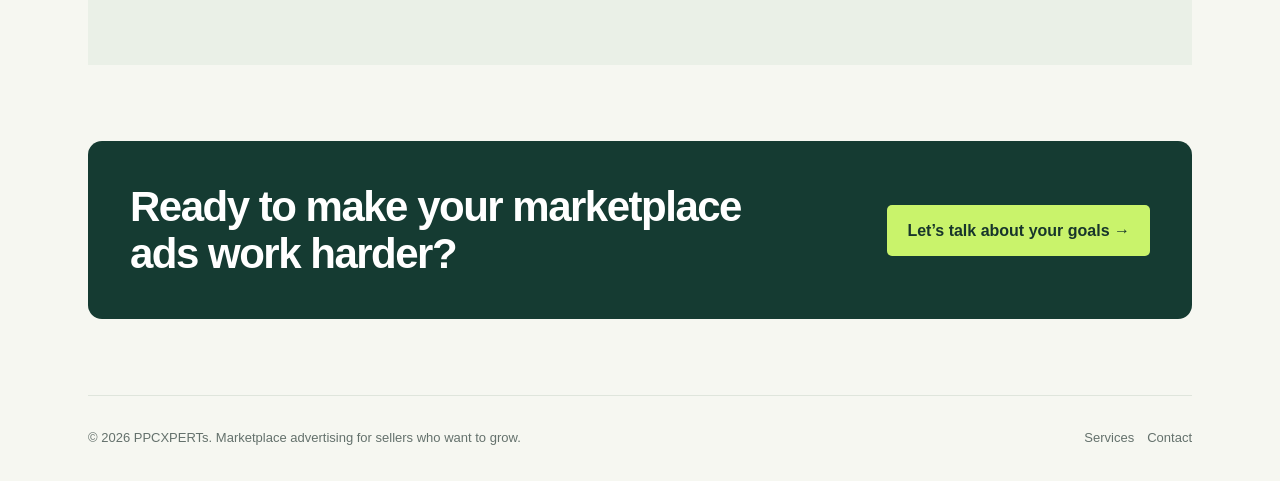
==== commit 4be8f0e4: "Add glowing independently moving 3D sphere" ====
--- a/index.html
+++ b/index.html
@@ -64,7 +64,7 @@
   if(!scene||!canvas)return;
   var ctx=canvas.getContext("2d",{alpha:true});
   if(!ctx)return;
-  var w=0,h=0,dpr=1,rotation=-0.35,tilt=0.58,dragging=false,lastX=0,lastY=0,raf=0,visible=true,resizeObserver;
+  var w=0,h=0,dpr=1,rotation=-0.35,tilt=0.58,sphereRotation=0,sphereOffset=0,sphereTarget=0,nextSphereMove=0,dragging=false,lastX=0,lastY=0,raf=0,visible=true,resizeObserver;
   var reduced=window.matchMedia("(prefers-reduced-motion: reduce)").matches;
   var camera=8.5;
   function animateNumbers(){
@@ -143,31 +143,57 @@
     polygon([p[4],p[5],p[6],p[7]],front,"#edffd2",alpha);
   }
   function drawOrb(){
-    var center=project(0,2.25,0),r=Math.min(w,h)*.12;
-    var glow=ctx.createRadialGradient(center.x,center.y,2,center.x,center.y,r*1.9);
-    glow.addColorStop(0,"#a7d15a38");glow.addColorStop(.55,"#6ca85c1a");glow.addColorStop(1,"#6ca85c00");
-    ctx.fillStyle=glow;ctx.beginPath();ctx.arc(center.x,center.y,r*1.9,0,Math.PI*2);ctx.fill();
-    var sphereR=.78;
+    var sphereCenterY=2.25+sphereOffset;
+    var center=project(0,sphereCenterY,0),r=Math.min(w,h)*.12;
+    var glow=ctx.createRadialGradient(center.x-r*.18,center.y-r*.2,2,center.x,center.y,r*2.15);
+    glow.addColorStop(0,"rgba(210,255,129,.44)");
+    glow.addColorStop(.36,"rgba(143,204,76,.22)");
+    glow.addColorStop(.68,"rgba(231,174,72,.15)");
+    glow.addColorStop(1,"rgba(231,174,72,0)");
+    ctx.fillStyle=glow;ctx.beginPath();ctx.arc(center.x,center.y,r*2.15,0,Math.PI*2);ctx.fill();
+    var sphereR=.78,spinC=Math.cos(sphereRotation),spinS=Math.sin(sphereRotation);
+    var core=ctx.createRadialGradient(center.x-r*.28,center.y-r*.3,1,center.x,center.y,r);
+    core.addColorStop(0,"rgba(231,255,190,.24)");
+    core.addColorStop(.58,"rgba(117,185,72,.1)");
+    core.addColorStop(1,"rgba(224,172,72,.09)");
+    ctx.fillStyle=core;ctx.beginPath();ctx.arc(center.x,center.y,r,0,Math.PI*2);ctx.fill();
+    function sphereProject(x,y,z){
+      return project(x*spinC+z*spinS,sphereCenterY+y,-x*spinS+z*spinC);
+    }
+    function spherePath(points,color,width,alpha){
+      if(!points.length)return;
+      ctx.beginPath();
+      for(var i=0;i<points.length;i++){
+        var p=sphereProject(points[i][0],points[i][1],points[i][2]);
+        if(i===0)ctx.moveTo(p.x,p.y);else ctx.lineTo(p.x,p.y);
+      }
+      ctx.strokeStyle=color;ctx.lineWidth=width;ctx.globalAlpha=alpha;
+      ctx.shadowColor=color;ctx.shadowBlur=width>1?7:4;ctx.stroke();
+      ctx.shadowBlur=0;ctx.globalAlpha=1;
+    }
     for(var lat=-3;lat<=3;lat++){
-      var phi=lat*Math.PI/8,rr=sphereR*Math.cos(phi),yy=2.25+sphereR*Math.sin(phi),pts=[];
+      var phi=lat*Math.PI/8,rr=sphereR*Math.cos(phi),yy=sphereR*Math.sin(phi),pts=[];
       for(var j=0;j<=64;j++){
         var a=j/64*Math.PI*2;
         pts.push([rr*Math.cos(a),yy,rr*Math.sin(a)]);
       }
-      path3(pts,lat===0?"#477b4d":"#6f9a57",lat===0?1.15:.8,lat===0?.82:.58);
-    }
-    for(var mer=0;mer<10;mer++){
-      var theta=mer/10*Math.PI*2,mp=[];
-      for(var k=0;k<=40;k++){
-        var q=-Math.PI/2+k/40*Math.PI;
-        mp.push([sphereR*Math.cos(q)*Math.cos(theta),2.25+sphereR*Math.sin(q),sphereR*Math.cos(q)*Math.sin(theta)]);
-      }
-      path3(mp,"#6a9651",.75,.58);
-    }
-    for(var n=0;n<18;n++){
-      var lat2=-.95+(n%6)*.38,lon=(Math.floor(n/6)*Math.PI/3)+(n%3)*.18;
-      var node=project(sphereR*Math.cos(lat2)*Math.cos(lon),2.25+sphereR*Math.sin(lat2),sphereR*Math.cos(lat2)*Math.sin(lon));
-      ctx.beginPath();ctx.arc(node.x,node.y,1.7,0,Math.PI*2);ctx.fillStyle=n%4===0?"#467b48":"#7ba653";ctx.fill();
+      var latitudeColor=lat===0?"#f2c45f":(Math.abs(lat)%2===0?"#91d35c":"#c6a34d");
+      spherePath(pts,latitudeColor,lat===0?1.45:.95,lat===0?.96:.76);
+    }
+    for(var mer=0;mer<12;mer++){
+      var theta=mer/12*Math.PI*2,mp=[];
+      for(var k=0;k<=48;k++){
+        var q=-Math.PI/2+k/48*Math.PI;
+        mp.push([sphereR*Math.cos(q)*Math.cos(theta),sphereR*Math.sin(q),sphereR*Math.cos(q)*Math.sin(theta)]);
+      }
+      spherePath(mp,mer%3===0?"#e4b650":"#79bd58",mer%3===0?1.05:.82,mer%3===0?.83:.72);
+    }
+    for(var n=0;n<22;n++){
+      var lat2=-1.05+(n%7)*.34,lon=(Math.floor(n/7)*Math.PI/3)+(n%3)*.18;
+      var node=sphereProject(sphereR*Math.cos(lat2)*Math.cos(lon),sphereR*Math.sin(lat2),sphereR*Math.cos(lat2)*Math.sin(lon));
+      ctx.beginPath();ctx.arc(node.x,node.y,n%5===0?2.2:1.7,0,Math.PI*2);
+      ctx.fillStyle=n%4===0?"#f1bd54":"#a4e36a";
+      ctx.shadowColor=ctx.fillStyle;ctx.shadowBlur=n%4===0?9:7;ctx.fill();ctx.shadowBlur=0;
     }
   }
   function drawCallout(node,label,bx,by,side){
@@ -255,7 +281,17 @@
   function frame(){
     raf=0;
     if(!visible||document.hidden)return;
-    if(!dragging&&!reduced)rotation+=.003;
+    if(!reduced){
+      var now=performance.now();
+      if(!dragging)rotation+=.003;
+      sphereRotation-=.012;
+      if(!nextSphereMove)nextSphereMove=now+700;
+      if(now>=nextSphereMove){
+        sphereTarget=(Math.random()<.5?-1:1)*(.12+Math.random()*.2);
+        nextSphereMove=now+850+Math.random()*1750;
+      }
+      sphereOffset+=(sphereTarget-sphereOffset)*.035;
+    }
     draw();
     if(!reduced)raf=requestAnimationFrame(frame);
   }
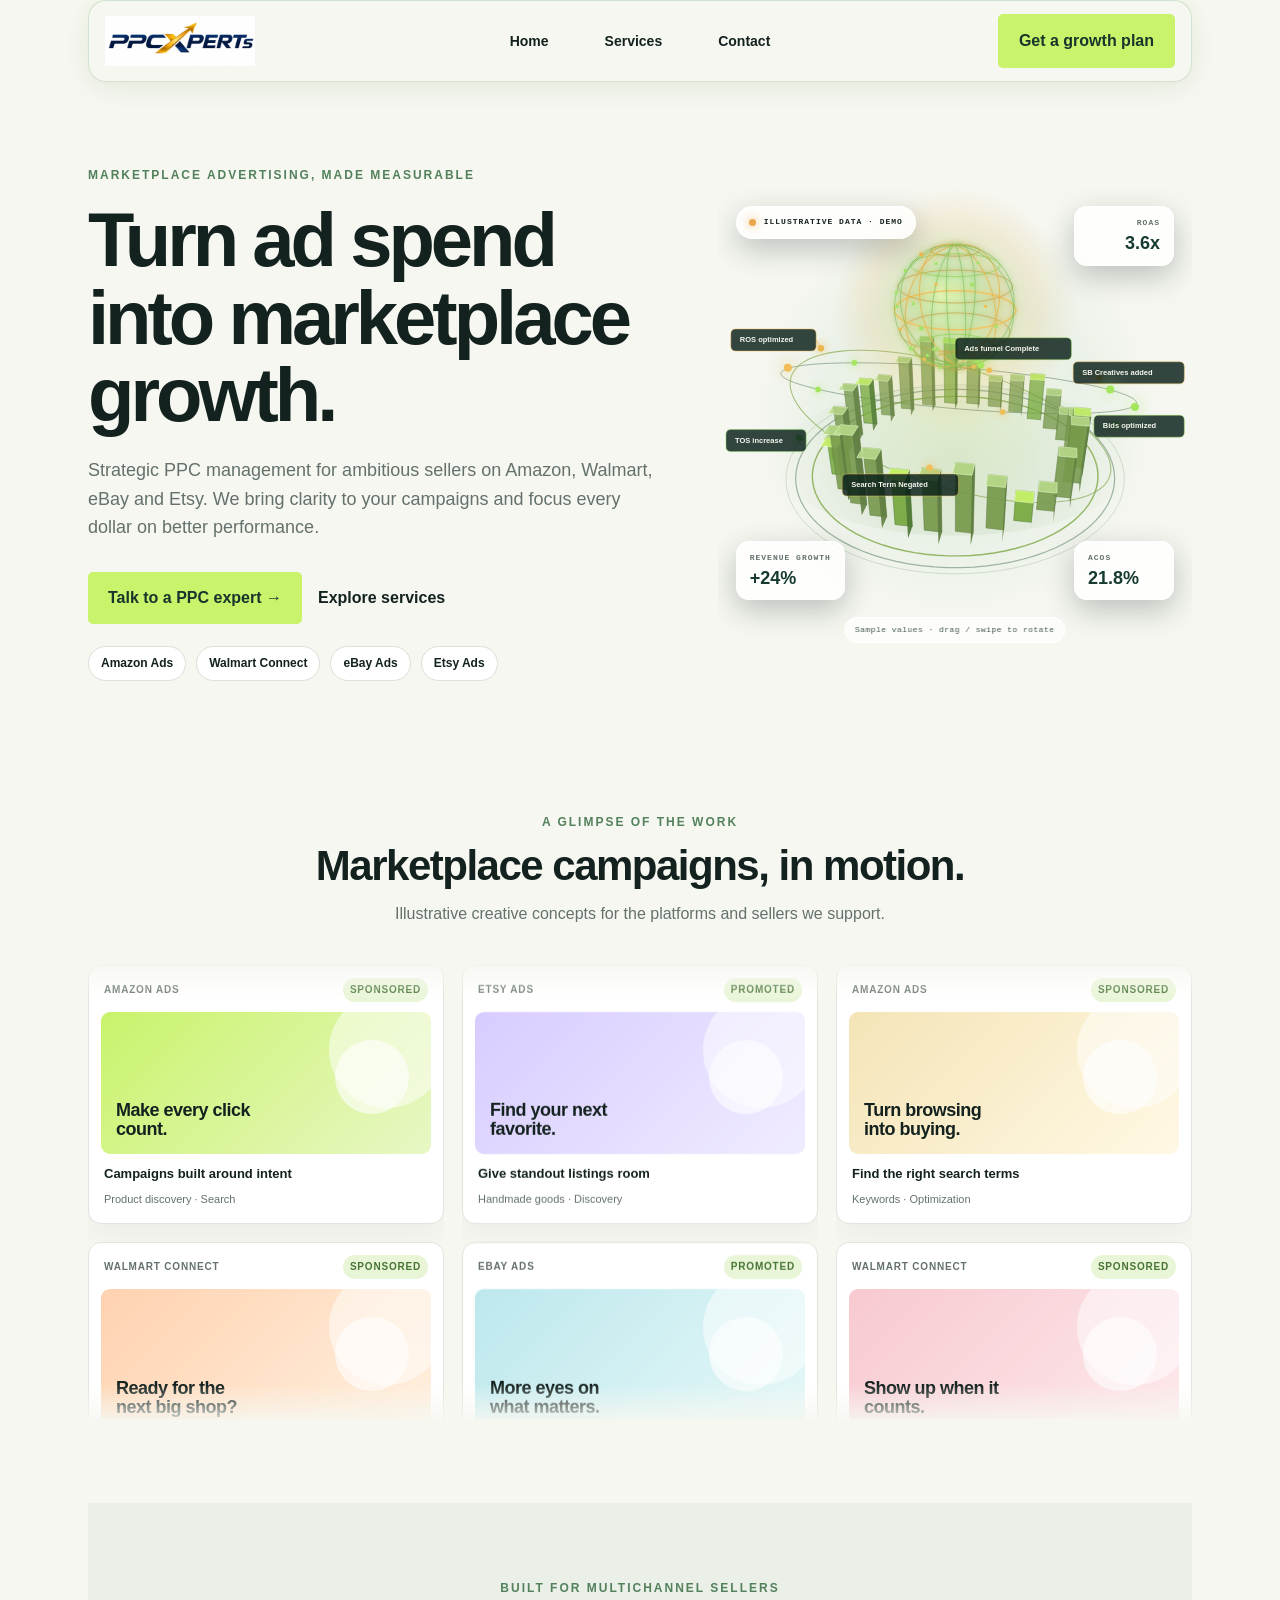
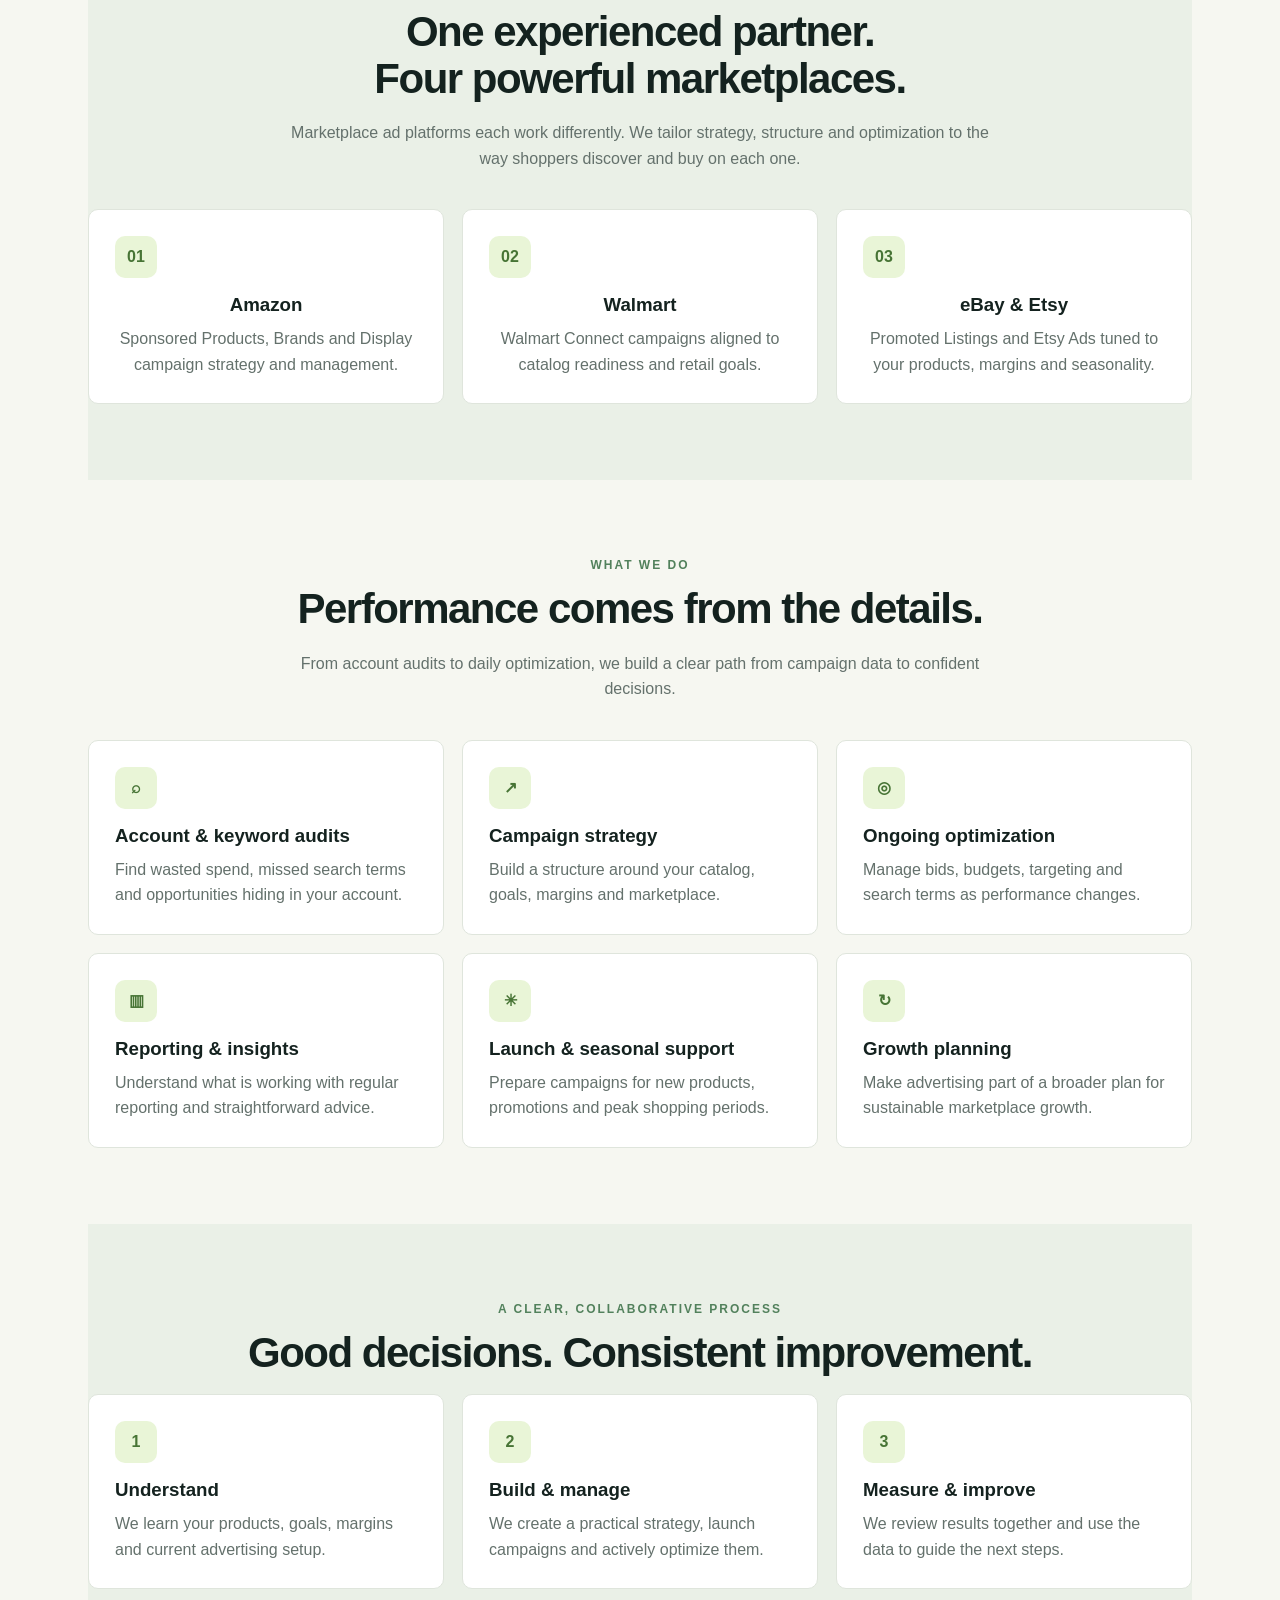
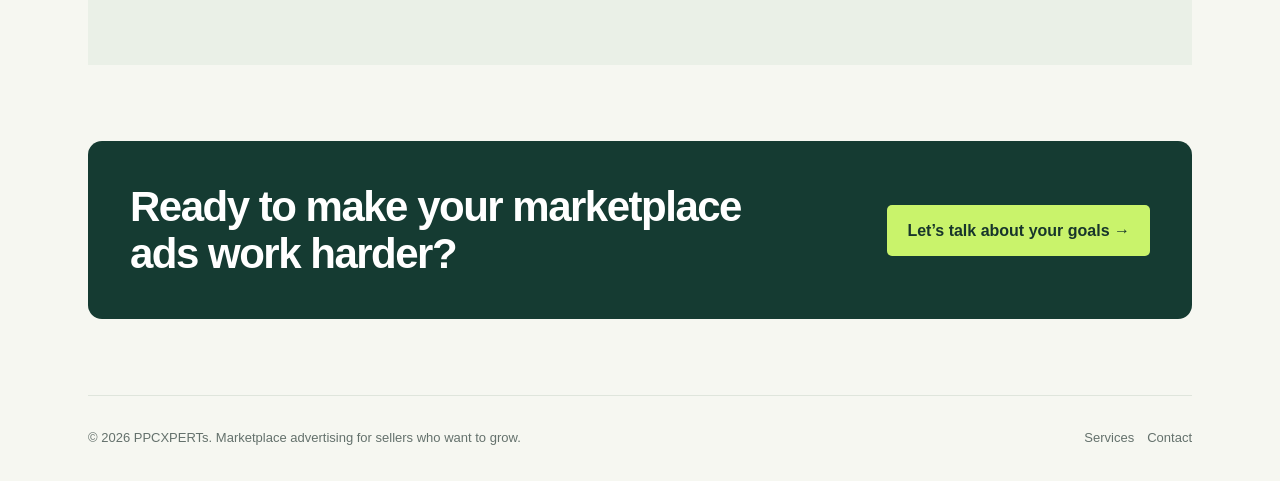
==== commit 25719649: "Animate colored orbit nodes and attached labels" ====
--- a/index.html
+++ b/index.html
@@ -196,44 +196,37 @@
       ctx.shadowColor=ctx.fillStyle;ctx.shadowBlur=n%4===0?9:7;ctx.fill();ctx.shadowBlur=0;
     }
   }
-  function drawCallout(node,label,bx,by,side){
+  function drawCallout(node,label,bx,by,side,accent){
     var fontSize=w<430?6.5:7.5,boxW=Math.max(74,label.length*fontSize*.69+18),boxH=w<430?19:22;
+    accent=accent||"#8fd65a";
     bx=Math.max(8,Math.min(w-boxW-8,bx));by=Math.max(66,Math.min(h-boxH-110,by));
     var edgeX=side>0?bx:bx+boxW,edgeY=by+boxH/2;
     ctx.beginPath();ctx.moveTo(node.x,node.y);ctx.lineTo(edgeX,edgeY);
-    ctx.strokeStyle="#52794fbb";ctx.lineWidth=1;ctx.stroke();
-    ctx.beginPath();ctx.arc(node.x,node.y,3,0,Math.PI*2);ctx.fillStyle="#79aa46";
-    ctx.shadowColor="#79aa46";ctx.shadowBlur=8;ctx.fill();ctx.shadowBlur=0;
+    ctx.strokeStyle=accent;ctx.globalAlpha=.72;ctx.shadowColor=accent;ctx.shadowBlur=6;ctx.lineWidth=1;ctx.stroke();ctx.shadowBlur=0;ctx.globalAlpha=1;
+    ctx.beginPath();ctx.arc(node.x,node.y,3.2,0,Math.PI*2);ctx.fillStyle=accent;
+    ctx.shadowColor=accent;ctx.shadowBlur=10;ctx.fill();ctx.shadowBlur=0;
     ctx.beginPath();ctx.moveTo(bx+5,by);ctx.lineTo(bx+boxW-5,by);ctx.quadraticCurveTo(bx+boxW,by,bx+boxW,by+5);
     ctx.lineTo(bx+boxW,by+boxH-5);ctx.quadraticCurveTo(bx+boxW,by+boxH,bx+boxW-5,by+boxH);
     ctx.lineTo(bx+5,by+boxH);ctx.quadraticCurveTo(bx,by+boxH,bx,by+boxH-5);
     ctx.lineTo(bx,by+5);ctx.quadraticCurveTo(bx,by,bx+5,by);ctx.closePath();
-    ctx.fillStyle="rgba(8,30,24,.78)";ctx.fill();ctx.strokeStyle="#d9f0c477";ctx.lineWidth=.7;ctx.stroke();
+    ctx.fillStyle="rgba(8,30,24,.82)";ctx.fill();ctx.strokeStyle=accent;ctx.globalAlpha=.58;ctx.lineWidth=.8;ctx.stroke();ctx.globalAlpha=1;
     ctx.font="700 "+fontSize+"px Arial,sans-serif";ctx.textBaseline="middle";ctx.fillStyle="#f5f8ef";
     ctx.fillText(label,bx+9,by+boxH/2,boxW-18);
   }
   var orbitLabels=["Bids optimized","Search Term Negated","TOS increase","ROS optimized","Ads funnel Complete","SB Creatives added"];
+  var orbitColors=["#a5e85e","#f1c05b","#86d65a","#edb64c","#a5e85e","#f1c05b"];
   function drawOrbitCallouts(){
-    var left=[],right=[];
+    var t=performance.now()*.001;
     for(var i=0;i<orbitLabels.length;i++){
-      var angle=i/orbitLabels.length*Math.PI*2;
-      var x=2.48*Math.cos(angle),z=1.72*Math.sin(angle),y=1.08+.28*Math.sin(angle*2);
-      var node=project(x,y,z),side=node.x<w/2?-1:1;
-      (side<0?left:right).push({node:node,label:orbitLabels[i],side:side});
-    }
-    function place(items,side){
-      items.sort(function(a,b){return a.node.y-b.node.y;});
-      var boxH=w<430?19:22,gap=w<430?5:7,total=items.length*boxH+Math.max(0,items.length-1)*gap;
-      var mean=0;items.forEach(function(item){mean+=item.node.y;});mean=items.length?mean/items.length:h/2;
-      var top=Math.max(66,Math.min(h-boxH-110-total,mean-total/2));
-      items.forEach(function(item,index){
-        var fontSize=w<430?6.5:7.5,boxW=Math.max(74,item.label.length*fontSize*.69+18);
-        var bx=side>0?item.node.x+10:item.node.x-boxW-10;
-        var by=top+index*(boxH+gap);
-        drawCallout(item.node,item.label,bx,by,side);
-      });
-    }
-    place(left,-1);place(right,1);
+      var phase=i/orbitLabels.length*Math.PI*2+t*.27+Math.sin(t*(.48+i*.035)+i*1.7)*.12;
+      var x=2.48*Math.cos(phase),z=1.72*Math.sin(phase),y=1.08+.28*Math.sin(phase*2+i*.25);
+      var node=project(x,y,z);
+      var fontSize=w<430?6.5:7.5,boxW=Math.max(74,orbitLabels[i].length*fontSize*.69+18),boxH=w<430?19:22;
+      var dx=node.x-w*.5,dy=node.y-h*.48,dist=Math.max(1,Math.sqrt(dx*dx+dy*dy));
+      var bx=node.x+dx/dist*(boxW*.5+10)-boxW*.5;
+      var by=node.y+dy/dist*(boxH*.5+8)-boxH*.5;
+      drawCallout(node,orbitLabels[i],bx,by,dx<0?-1:1,orbitColors[i]);
+    }
   }
   function draw(){
     if(!w||!h)return;
@@ -271,11 +264,13 @@
     }
     drawOrb();
     drawOrbitCallouts();
+    var nodeTime=performance.now()*.001;
     for(var m=0;m<7;m++){
-      var ang=m/7*Math.PI*2+rotation*.33;
+      var ang=m/7*Math.PI*2+nodeTime*(.18+(m%4)*.035)+rotation*.12;
       var pos=project(2.48*Math.cos(ang),1.28+.45*Math.sin(ang+rotation*.7),1.55*Math.sin(ang));
-      ctx.beginPath();ctx.arc(pos.x,pos.y,m%3===0?4:2.6,0,Math.PI*2);
-      ctx.fillStyle=m%3===0?"#6e9e43":"#6b8c6c";ctx.shadowColor="#6e9e43";ctx.shadowBlur=m%3===0?13:5;ctx.fill();ctx.shadowBlur=0;
+      var nodeColor=m%2===0?"#a4e65d":"#f0bd56";
+      ctx.beginPath();ctx.arc(pos.x,pos.y,m%3===0?4:2.8,0,Math.PI*2);
+      ctx.fillStyle=nodeColor;ctx.shadowColor=nodeColor;ctx.shadowBlur=m%3===0?15:9;ctx.fill();ctx.shadowBlur=0;
     }
   }
   function frame(){
